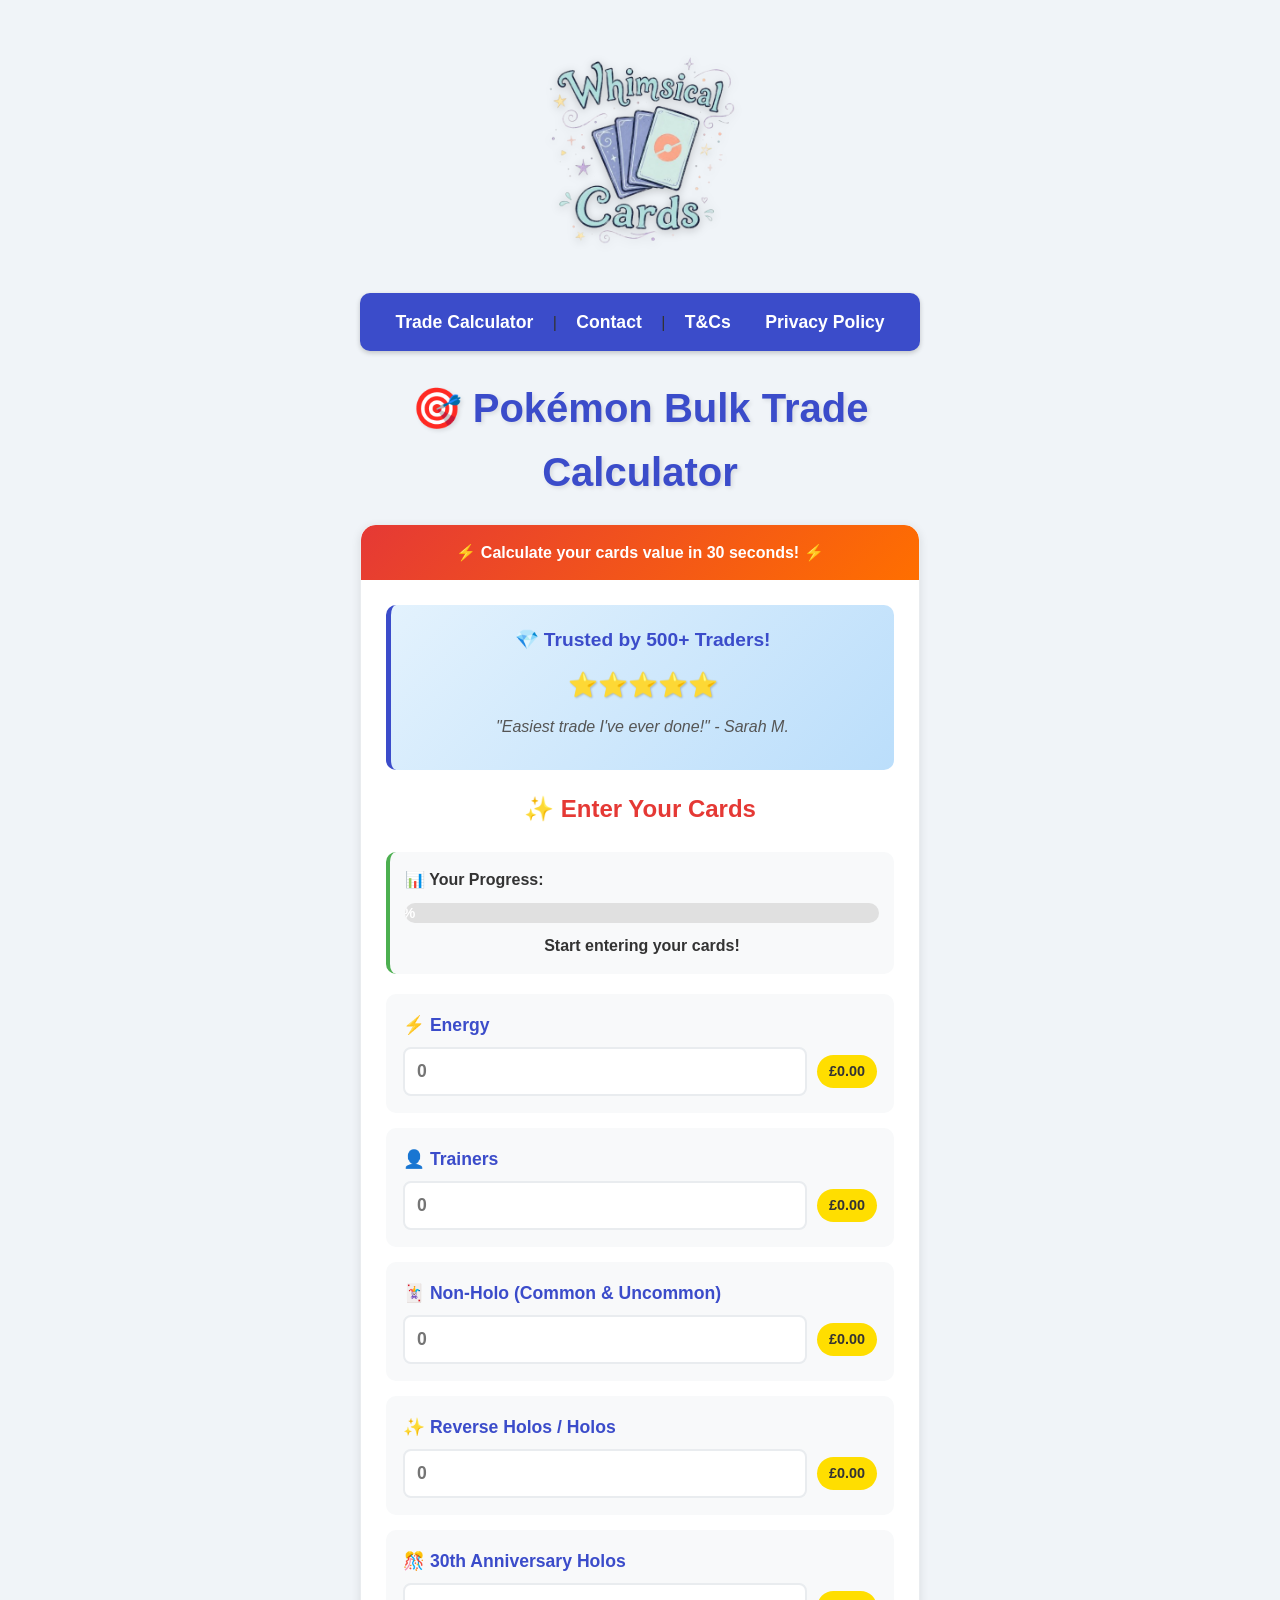
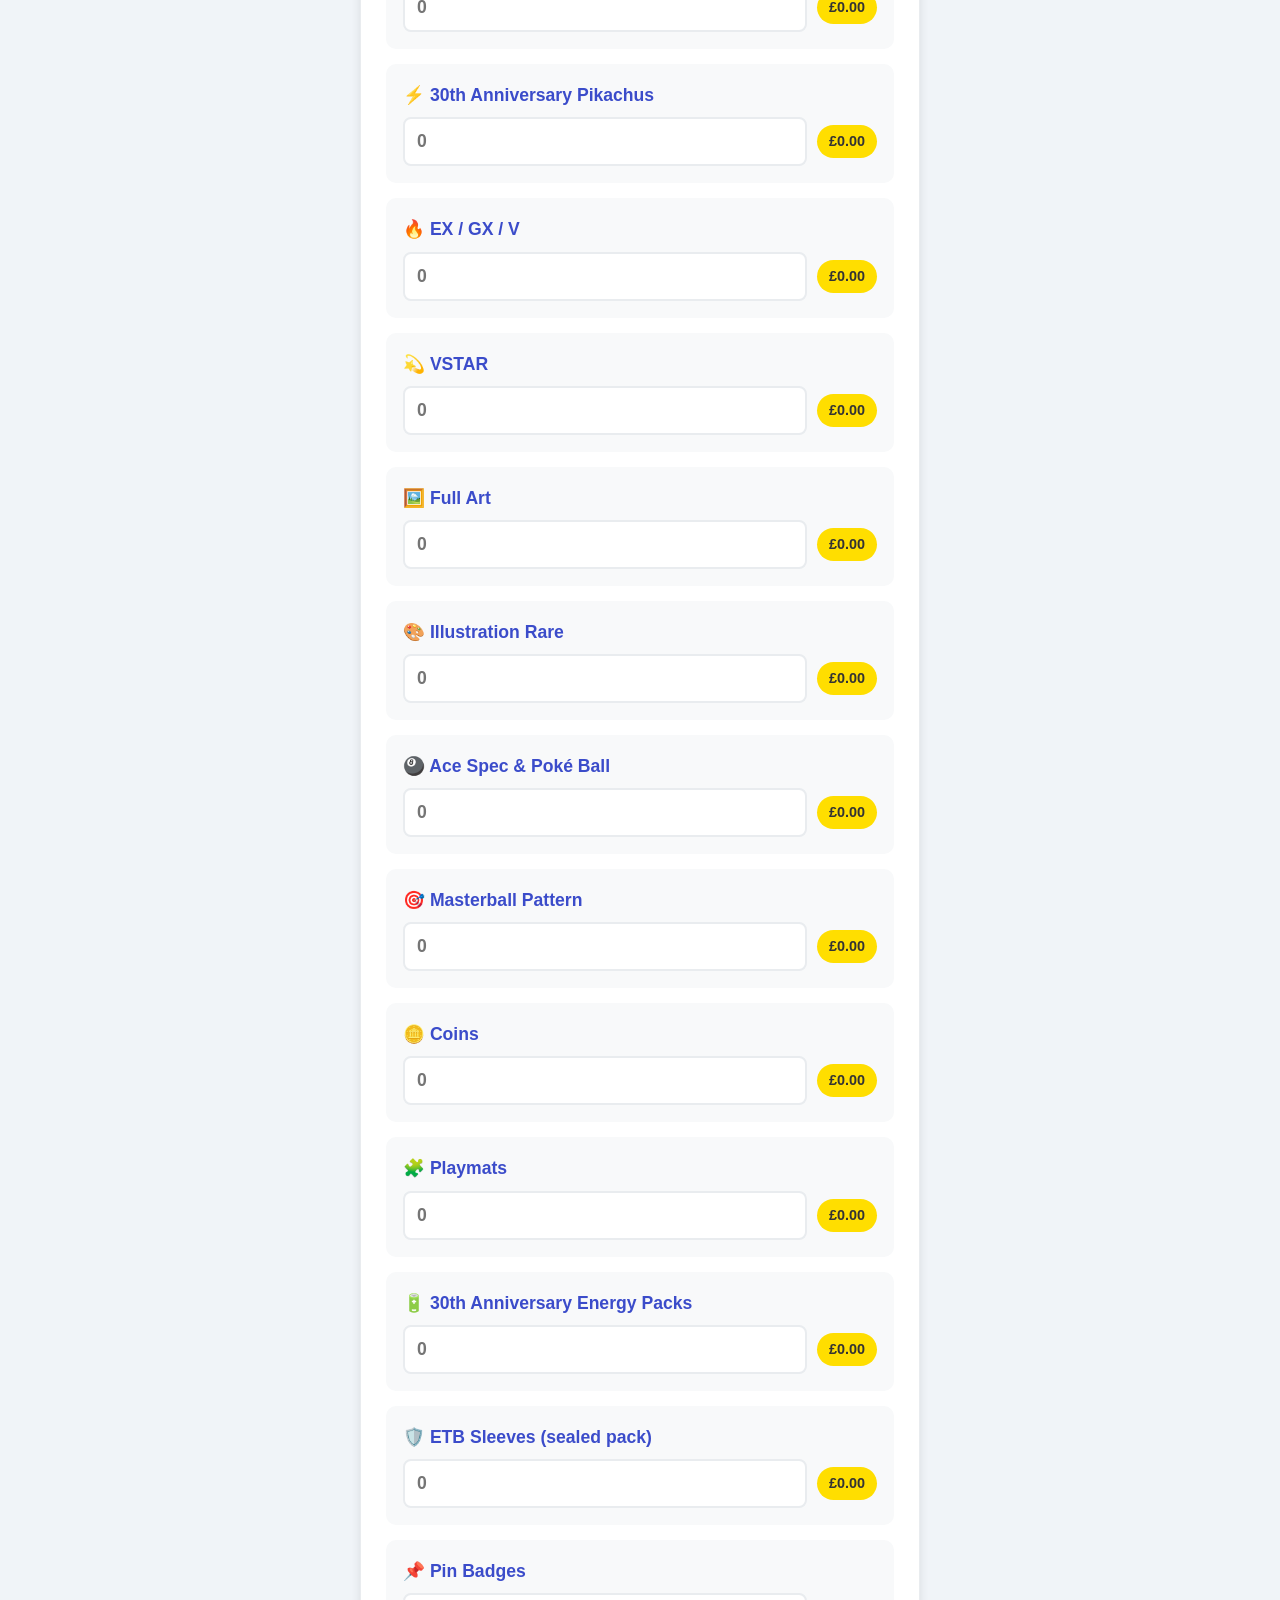
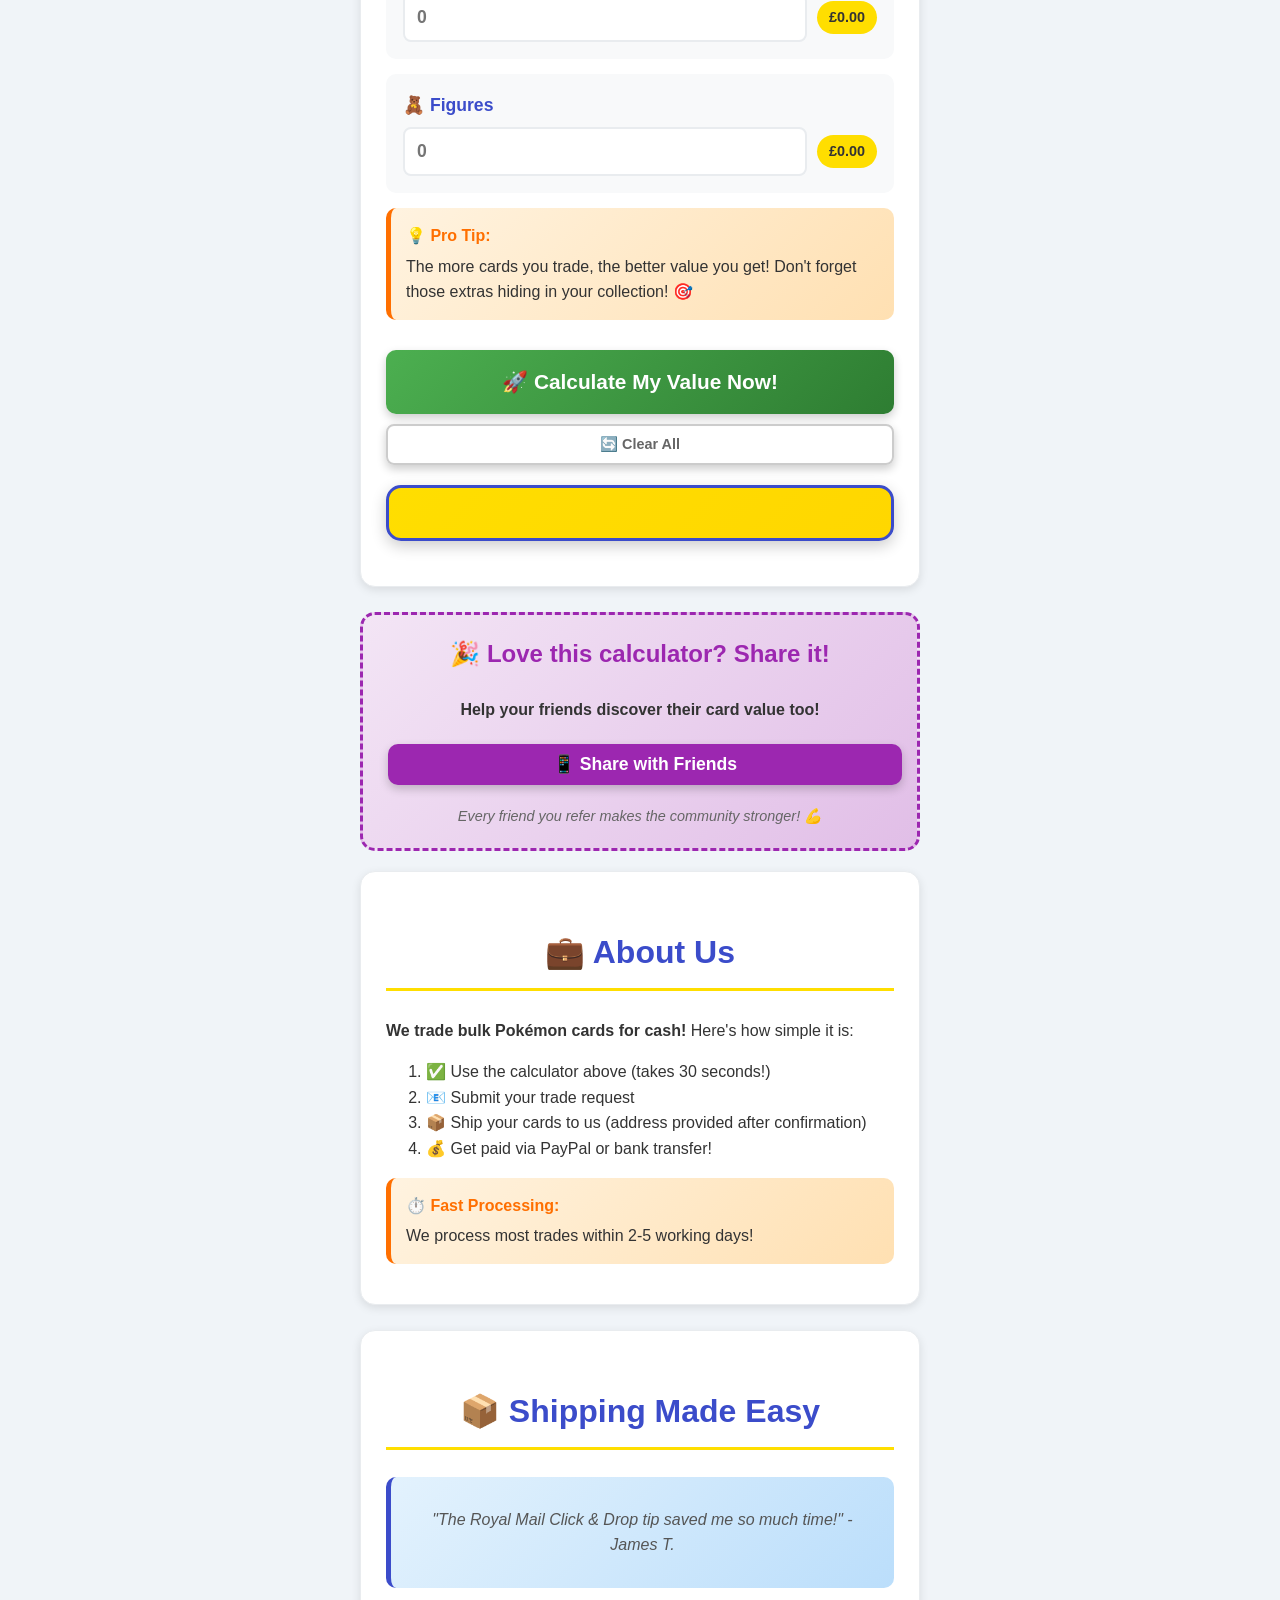
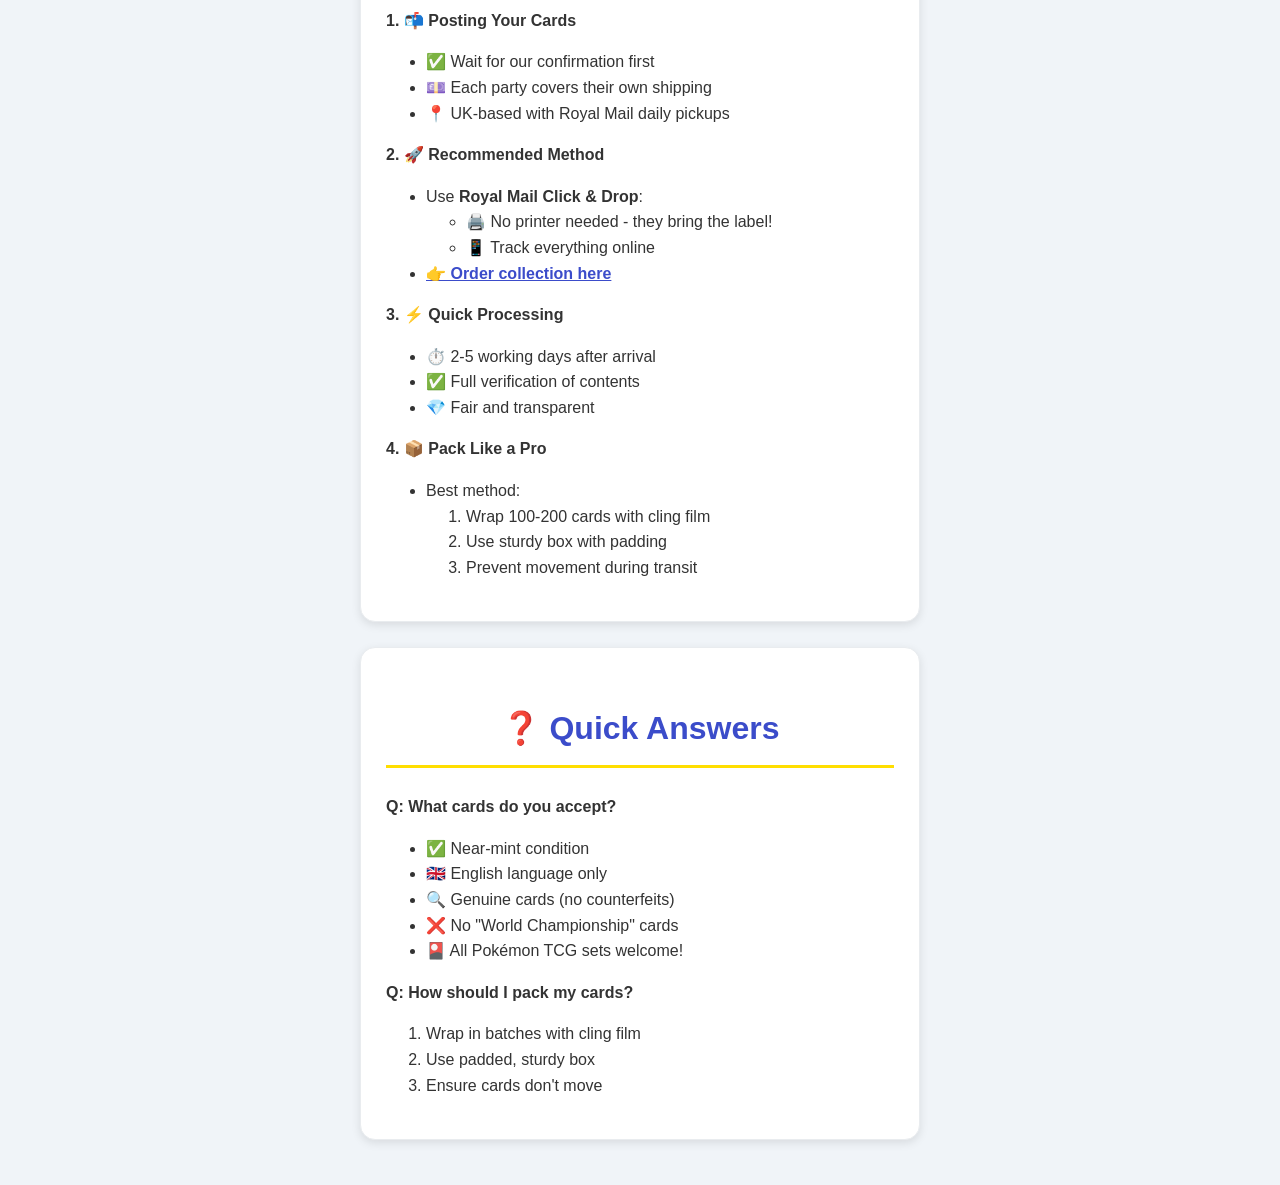
==== index.html @ 9d5fae4c "Update index.html" ====
<!DOCTYPE html>
<html>
<head>
  <title>Whimsical Cards - Bulk Calculator</title>
  <link rel="icon" href="favicon.ico" type="image/x-icon">
  <link rel="icon" type="image/png" sizes="16x16" href="favicon-16x16.png">
  <link rel="icon" type="image/png" sizes="32x32" href="favicon-32x32.png">
  <link rel="apple-touch-icon" sizes="180x180" href="apple-touch-icon.png">
  <link rel="manifest" href="site.webmanifest">
  <meta name="viewport" content="width=device-width, initial-scale=1.0">
</head>

  <style>
    :root {
      --red: #e53935; --blue: #3b4cca; --yellow: #ffde00; --green: #4CAF50;
      --bg-color: #f0f4f8; --card-bg: #ffffff; --text-color: #333333; --light-gray: #e9ecef;
      --purple: #9c27b0; --orange: #ff6f00;
    }
    
    * {
      box-sizing: border-box;
    }
    
    body {
      font-family: 'Arial', sans-serif; max-width: 600px; margin: 0 auto; padding: 20px;
      line-height: 1.6; background-color: var(--bg-color); color: var(--text-color);
      background-image: url('https://www.transparenttextures.com/patterns/pokemon.png');
    }
    
    .calculator-container, .info-section, .shipping-info {
      background: var(--card-bg); padding: 25px; border-radius: 15px; margin-bottom: 25px;
      box-shadow: 0 3px 10px rgba(0,0,0,0.1); border: 1px solid var(--light-gray);
      position: relative; overflow: hidden;
    }
    
    /* Urgency Banner */
    .urgency-banner {
      background: linear-gradient(135deg, var(--red), var(--orange));
      color: white; padding: 15px; text-align: center; font-weight: bold;
      margin: -25px -25px 25px -25px; animation: pulse 2s infinite;
      border-radius: 15px 15px 0 0;
    }
    
    @keyframes pulse {
      0%, 100% { opacity: 1; }
      50% { opacity: 0.9; }
    }
    
    /* Progress Indicator */
    .progress-container {
      margin: 20px 0; padding: 15px; background: #f8f9fa;
      border-radius: 10px; border-left: 4px solid var(--green);
    }
    
    .progress-bar {
      height: 20px; background: #e0e0e0; border-radius: 10px;
      overflow: hidden; margin-top: 10px;
    }
    
    .progress-fill {
      height: 100%; background: linear-gradient(90deg, var(--green), var(--blue));
      width: 0%; transition: width 0.5s ease; display: flex;
      align-items: center; justify-content: center; color: white;
      font-weight: bold; font-size: 0.9rem;
    }
    
    /* Card Input Styling with Visual Feedback */
    .input-group {
      background: #f8f9fa; padding: 15px; border-radius: 10px;
      margin-bottom: 15px; border: 2px solid transparent;
      transition: all 0.3s ease;
    }
    
    .input-group:hover {
      background: #fff; border-color: var(--blue);
      transform: translateY(-2px); box-shadow: 0 4px 8px rgba(0,0,0,0.1);
    }
    
    .input-group.has-value {
      border-color: var(--green); background: #e8f5e9;
    }
    
    .input-label {
      display: block; font-weight: bold; color: var(--blue);
      margin-bottom: 8px; font-size: 1.1rem;
    }
    
    .input-wrapper {
      display: flex; align-items: center; gap: 10px;
    }
    
    .value-badge {
      background: var(--yellow); padding: 5px 12px; border-radius: 20px;
      font-weight: bold; color: var(--text-color); font-size: 0.9rem;
      white-space: nowrap; min-width: 60px; text-align: center;
    }
    
    h1, h2, h3 {
      font-family: 'Arial Black', sans-serif; color: var(--blue); text-align: center;
    }
    
    h1 {
      font-size: 2.5rem; font-weight: 900; margin: 20px 0;
      text-shadow: 2px 2px 4px rgba(0,0,0,0.1);
    }
    
    h2 {
      font-size: 2rem; border-bottom: 3px solid var(--yellow);
      padding-bottom: 10px; margin-top: 30px;
    }
    
    h3 {
      font-size: 1.5rem; color: var(--red); margin-top: 0;
    }
    
    nav {
      text-align: center; margin: 25px 0; padding: 15px; background: var(--blue);
      border-radius: 10px; box-shadow: 0 2px 5px rgba(0,0,0,0.2);
    }
    
    nav a {
      margin: 0 15px; color: white !important; text-decoration: none;
      font-weight: bold; font-size: 1.1rem; transition: all 0.3s;
    }
    
    nav a:hover {
      color: var(--yellow) !important; transform: translateY(-2px);
    }
    
    button, .submit-btn {
      background: var(--red); color: white; border: none; padding: 15px 30px;
      cursor: pointer; border-radius: 10px; margin-top: 15px; font-weight: bold;
      font-size: 1.1rem; transition: all 0.3s; box-shadow: 0 4px 10px rgba(0,0,0,0.2);
      width: 100%; position: relative; overflow: hidden;
    }
    
    button:hover {
      background: #c62828; transform: translateY(-2px);
      box-shadow: 0 6px 15px rgba(0,0,0,0.3);
    }
    
    button:active {
      transform: scale(0.98);
    }
    
    .calculate-btn {
      background: linear-gradient(135deg, var(--green), #2e7d32);
      font-size: 1.3rem; padding: 20px;
      animation: buttonGlow 2s infinite;
    }
    
    .clear-btn {
      background: transparent; border: 2px solid #ccc; color: #666;
      padding: 10px 20px; border-radius: 8px; font-size: 0.9rem;
      cursor: pointer; display: block; margin: 10px auto 0;
    }
    .clear-btn:hover { border-color: #999; color: #333; }
    
    @keyframes buttonGlow {
      0%, 100% { box-shadow: 0 4px 10px rgba(76, 175, 80, 0.4); }
      50% { box-shadow: 0 4px 20px rgba(76, 175, 80, 0.8); }
    }
    
    input[type="number"], input[type="text"], input[type="email"] {
      padding: 12px; width: 100%; font-size: 1.1rem;
      border: 2px solid var(--light-gray); border-radius: 8px;
      transition: all 0.3s; font-weight: bold;
    }
    
    input[type="number"]:focus, input[type="text"]:focus, input[type="email"]:focus {
      outline: none; border-color: var(--blue);
      box-shadow: 0 0 10px rgba(59, 76, 202, 0.3);
    }
    
    #result {
      font-weight: bold; font-size: 2rem; margin: 20px 0; padding: 25px;
      background: linear-gradient(135deg, var(--yellow), #ffd700);
      border-radius: 15px; text-align: center;
      border: 3px solid var(--blue); box-shadow: 0 5px 15px rgba(0,0,0,0.2);
      animation: resultPop 0.5s ease;
    }
    
    @keyframes resultPop {
      0% { transform: scale(0.8); opacity: 0; }
      100% { transform: scale(1); opacity: 1; }
    }
    
    .celebration {
      font-size: 3rem; margin-bottom: 10px;
    }
    
    .logo-container {
      text-align: center; margin: 20px 0;
    }
    
    .business-logo {
      max-width: 220px; height: auto; filter: drop-shadow(0 2px 5px rgba(0,0,0,0.2));
    }
    
    #redemptionBtns {
      display: none; margin-top: 20px; text-align: center;
      animation: slideUp 0.5s ease;
    }
    
    @keyframes slideUp {
      from { opacity: 0; transform: translateY(20px); }
      to { opacity: 1; transform: translateY(0); }
    }
    
    #redemptionBtns button {
      margin: 10px 5px; width: calc(100% - 10px);
    }
    
    .social-proof {
      background: linear-gradient(135deg, #e3f2fd, #bbdefb);
      padding: 20px; border-radius: 10px; margin: 20px 0;
      border-left: 5px solid var(--blue); text-align: center;
    }
    
    .social-proof h4 {
      margin: 0 0 10px 0; color: var(--blue); font-size: 1.2rem;
    }
    
    .testimonial {
      font-style: italic; margin: 10px 0; color: #555;
    }
    
    .star-rating {
      color: var(--yellow); font-size: 1.5rem; text-shadow: 1px 1px 2px rgba(0,0,0,0.2);
    }
    
    .address {
      margin: 10px 0; line-height: 1.6; background: #f0f8ff; padding: 10px;
      border-radius: 8px; border-left: 4px solid var(--blue);
    }
    
    .quick-tip {
      background: linear-gradient(135deg, #fff3e0, #ffe0b2);
      padding: 15px; border-radius: 10px; margin: 15px 0;
      border-left: 5px solid var(--orange); animation: tipBounce 1s ease;
    }
    
    @keyframes tipBounce {
      0%, 100% { transform: translateX(0); }
      50% { transform: translateX(5px); }
    }
    
    .quick-tip strong {
      color: var(--orange); display: block; margin-bottom: 5px;
    }
    
    .share-section {
      background: linear-gradient(135deg, #f3e5f5, #e1bee7);
      padding: 20px; border-radius: 15px; text-align: center;
      margin: 20px 0; border: 3px dashed var(--purple);
    }
    
    .share-section h3 {
      color: var(--purple); margin-top: 0;
    }
    
    .share-btn {
      background: var(--purple); display: inline-block;
      margin: 5px; padding: 10px 20px;
    }
    
    .share-btn:hover {
      background: #7b1fa2;
    }
    
    /* Gamification Elements */
    .achievement-badge {
      display: inline-block; background: linear-gradient(135deg, #ffd700, #ffed4e);
      padding: 10px 20px; border-radius: 25px; margin: 10px;
      font-weight: bold; box-shadow: 0 3px 8px rgba(0,0,0,0.2);
      border: 2px solid #ffa000;
    }
    
    .confetti {
      position: fixed; width: 10px; height: 10px;
      background: var(--yellow); top: -10px;
      animation: confettiFall 3s linear;
      pointer-events: none; z-index: 9999;
    }
    
    @keyframes confettiFall {
      to { top: 100vh; transform: rotate(360deg); }
    }
    
    @media (max-width: 600px) {
      body { padding: 10px; }
      h1 { font-size: 1.8rem; }
      nav a { display: block; margin: 10px 0; }
      input[type="number"] { font-size: 1rem; }
      .urgency-banner { font-size: 0.9rem; padding: 12px; }
      #redemptionBtns button { width: 100%; }
    }
  </style>
</head>
<body>
  <div class="logo-container">
    <img src="logo.png" alt="Whimsical Cards Logo" class="business-logo">
  </div>

  <nav>
    <a href="index.html">Trade Calculator</a> |
    <a href="contact.html">Contact</a> |
    <a href="terms.html">T&Cs</a>
    <a href="privacy.html">Privacy Policy</a>
  </nav>

  <h1>🎯 Pokémon Bulk Trade Calculator</h1>
  
  <div class="calculator-container">
    <div class="urgency-banner">
      ⚡ Calculate your cards value in 30 seconds! ⚡
    </div>
    
    <div class="social-proof">
      <h4>💎 Trusted by 500+ Traders!</h4>
      <div class="star-rating">⭐⭐⭐⭐⭐</div>
      <div class="testimonial">"Easiest trade I've ever done!" - Sarah M.</div>
    </div>
    
    <h3>✨ Enter Your Cards</h3>
    
    <div class="progress-container">
      <strong>📊 Your Progress:</strong>
      <div class="progress-bar">
        <div class="progress-fill" id="progressBar">0%</div>
      </div>
      <div id="progressText" style="margin-top: 10px; text-align: center; font-weight: bold;">
        Start entering your cards!
      </div>
    </div>
    
    <div id="categoryInputs"></div>
    
    <div class="quick-tip">
      <strong>💡 Pro Tip:</strong>
      The more cards you trade, the better value you get! Don't forget those extras hiding in your collection! 🎯
    </div>
    
    <button type="button" class="calculate-btn" onclick="calculateValue()">
      🚀 Calculate My Value Now!
    </button>
    <button type="button" class="clear-btn" onclick="clearAllInputs()">
      🔄 Clear All
    </button>
    
    <div id="result"></div>
    
    <div id="redemptionBtns"></div>
    
    <form id="tradeForm" action="https://formsubmit.co/30e08fc190b92e0b3a0524e0471520ee" method="POST" style="display:none;">
      <input type="hidden" name="_template" value="table">
      <input type="hidden" name="_subject" value="New Trade Request">
      <input type="hidden" name="_next" value="https://mushroomlatte.github.io/WhimsicalcardsBulkCalculator/thanks.html" id="nextUrl">
      <input type="hidden" name="_autoresponse" value="Thanks for your trade submission to Whimsical Cards! This email confirms we've received it — below is a copy of exactly what you sent us. We'll be in touch within 24 hours with our postal address. Keep your reference number handy in case you need to contact us about this trade.">
      <input type="text" name="_honey" style="display:none" tabindex="-1" autocomplete="off">
      
      <div id="hiddenCategoryFields"></div>
      <input type="hidden" name="Trade Reference" id="submitReference">
      <input type="hidden" name="Total Value" id="submitTotal">
      
      <label class="input-label">Your Name:</label>
      <input type="text" name="Name" placeholder="Full Name" required><br>
      
      <label class="input-label">Your Email:</label>
      <input type="email" name="email" placeholder="email@example.com" required><br>
      
      <button type="submit" id="tradeSubmitBtn" onclick="storeTradeCredit(); this.disabled=true; this.innerText='Sending...';">✅ Submit My Trade!</button>
    </form>
  </div>
  
  <div class="share-section">
    <h3>🎉 Love this calculator? Share it!</h3>
    <p><strong>Help your friends discover their card value too!</strong></p>
    <button class="share-btn" onclick="shareCalculator()">📱 Share with Friends</button>
    <div style="margin-top: 15px; font-size: 0.9rem; color: #666;">
      <em>Every friend you refer makes the community stronger! 💪</em>
    </div>
  </div>

  <div class="info-section">
    <h2>💼 About Us</h2>
    <p><strong>We trade bulk Pokémon cards for cash!</strong> Here's how simple it is:</p>
    <ol>
      <li>✅ Use the calculator above (takes 30 seconds!)</li>
      <li>📧 Submit your trade request</li>
      <li>📦 Ship your cards to us (address provided after confirmation)</li>
      <li>💰 Get paid via PayPal or bank transfer!</li>
    </ol>
    
    <div class="quick-tip">
      <strong>⏱️ Fast Processing:</strong>
      We process most trades within 2-5 working days!
    </div>
  </div>

  <div class="shipping-info">
    <h2>📦 Shipping Made Easy</h2>
    
    <div class="social-proof">
      <div class="testimonial">"The Royal Mail Click & Drop tip saved me so much time!" - James T.</div>
    </div>
    
    <p><strong>1. 📬 Posting Your Cards</strong></p>
    <ul>
      <li>✅ Wait for our confirmation first</li>
      <li>💷 Each party covers their own shipping</li>
      <li>📍 UK-based with Royal Mail daily pickups</li>
    </ul>

    <p><strong>2. 🚀 Recommended Method</strong></p>
    <ul>
      <li>Use <strong>Royal Mail Click & Drop</strong>:
        <ul>
          <li>🖨️ No printer needed - they bring the label!</li>
          <li>📱 Track everything online</li>
        </ul>
      </li>
      <li><a href="https://send.royalmail.com" target="_blank" style="color: var(--blue); font-weight: bold;">👉 Order collection here</a></li>
    </ul>

    <p><strong>3. ⚡ Quick Processing</strong></p>
    <ul>
      <li>⏱️ 2-5 working days after arrival</li>
      <li>✅ Full verification of contents</li>
      <li>💎 Fair and transparent</li>
    </ul>

    <p><strong>4. 📦 Pack Like a Pro</strong></p>
    <ul>
      <li>Best method:
        <ol>
          <li>Wrap 100-200 cards with cling film</li>
          <li>Use sturdy box with padding</li>
          <li>Prevent movement during transit</li>
        </ol>
      </li>
    </ul>
  </div>

  <div class="info-section">
    <h2>❓ Quick Answers</h2>
    <p><strong>Q: What cards do you accept?</strong></p>
    <ul>
      <li>✅ Near-mint condition</li>
      <li>🇬🇧 English language only</li>
      <li>🔍 Genuine cards (no counterfeits)</li>
      <li>❌ No "World Championship" cards</li>
      <li>🎴 All Pokémon TCG sets welcome!</li>
    </ul>

    <p><strong>Q: How should I pack my cards?</strong></p>
    <ol>
      <li>Wrap in batches with cling film</li>
      <li>Use padded, sturdy box</li>
      <li>Ensure cards don't move</li>
    </ol>
  </div>

  <script>
    /* ==========================================================================
       CATEGORIES — this is the only list you need to edit to change rates,
       add a new category, or remove one. Each line is:
         key   : short internal code, no spaces (used behind the scenes only)
         label : what the customer sees, emoji included if you like
         rate  : value in £ PER CARD/ITEM — work it out from your pricing:
                   "50p per card"       → 0.50
                   "£1 each"            → 1.00
                   "£12 per 1000 cards" → 0.012   (12 ÷ 1000)
                   "10 for 1p"          → 0.001   (1 ÷ 10)
       To add a category: copy a line, change key/label/rate, paste it in.
       To remove one: delete its line. Order here = order shown on the page.
       Everything else — inputs, badges, totals, the emailed form — rebuilds
       itself from this list automatically.
       ========================================================================== */
    const CATEGORIES = [
      { key:"energy",         label:"⚡ Energy",                          rate:0.001 },   // 10 for 1p
      { key:"trainer",        label:"👤 Trainers",                        rate:0.001 },   // 10 for 1p
      { key:"nonHolo",        label:"🃏 Non-Holo (Common & Uncommon)",    rate:0.012 },   // £12 per 1000
      { key:"reverseHolo",    label:"✨ Reverse Holos / Holos",           rate:0.04  },   // £40 per 1000
      { key:"annivHolo",      label:"🎊 30th Anniversary Holos",          rate:0.10  },   // £100 per 1000
      { key:"annivPikachu",   label:"⚡ 30th Anniversary Pikachus",       rate:1.00  },   // £1 each
      { key:"exgxv",          label:"🔥 EX / GX / V",                     rate:0.60  },   // 60p per card
      { key:"vstar",          label:"💫 VSTAR",                           rate:1.00  },   // £1 per card
      { key:"fullArt",        label:"🖼️ Full Art",                       rate:1.00  },   // £1 per card
      { key:"illustration",   label:"🎨 Illustration Rare",               rate:1.50  },   // £1.50 per card
      { key:"acespec",        label:"🎱 Ace Spec & Poké Ball",            rate:0.50  },   // 50p per card
      { key:"masterball",     label:"🎯 Masterball Pattern",              rate:1.00  },   // £1 each
      { key:"coins",          label:"🪙 Coins",                           rate:0.10  },   // 10p each
      { key:"playmats",       label:"🧩 Playmats",                        rate:3.00  },   // £3 each
      { key:"annivEnergyPack",label:"🔋 30th Anniversary Energy Packs",   rate:1.00  },   // £1 each
      { key:"sleeves",        label:"🛡️ ETB Sleeves (sealed pack)",          rate:1.00  },   // £1 per sealed pack
      { key:"pinBadges",      label:"📌 Pin Badges",                      rate:1.00  },   // £1 each
      { key:"figures",        label:"🧸 Figures",                         rate:3.00  }    // £3 each
    ];
    /* ============================== END CATEGORIES ============================== */

    let calculatedTotal = 0;
    let tradeReference = '';

    function generateReference() {
      const date = new Date();
      const stamp = date.toISOString().slice(2,10).replace(/-/g, ''); // YYMMDD
      const rand = Math.random().toString(36).slice(2, 6).toUpperCase();
      return `WC-${stamp}-${rand}`;
    }

    function clearAllInputs() {
      CATEGORIES.forEach(c => {
        document.getElementById(c.key).value = '';
      });
      updateProgress();
      document.getElementById("result").innerHTML = '';
      document.getElementById("redemptionBtns").innerHTML = '';
      document.getElementById("redemptionBtns").style.display = "none";
      document.getElementById("tradeForm").style.display = "none";
    }

    // Build the input rows from CATEGORIES
    const inputsHost = document.getElementById("categoryInputs");
    CATEGORIES.forEach(c => {
      const row = document.createElement("div");
      row.className = "input-group";
      row.id = `group-${c.key}`;
      row.innerHTML = `
        <label class="input-label">${c.label}</label>
        <div class="input-wrapper">
          <input type="number" id="${c.key}" placeholder="0" min="0" inputmode="numeric" pattern="[0-9]*" oninput="updateProgress()">
          <span class="value-badge" id="badge-${c.key}">£0.00</span>
        </div>
      `;
      inputsHost.appendChild(row);
    });

    // Build the matching hidden fields for the email submission
    const hiddenHost = document.getElementById("hiddenCategoryFields");
    CATEGORIES.forEach(c => {
      const h = document.createElement("input");
      h.type = "hidden";
      h.name = c.label.replace(/^[^\w]+\s*/, ""); // strip leading emoji for a clean email field name
      h.id = `submit-${c.key}`;
      hiddenHost.appendChild(h);
    });

    function updateProgress() {
      let filledFields = 0;
      let totalValue = 0;

      CATEGORIES.forEach(c => {
        const value = parseInt(document.getElementById(c.key).value) || 0;
        const group = document.getElementById(`group-${c.key}`);
        const badge = document.getElementById(`badge-${c.key}`);

        if (value > 0) {
          filledFields++;
          group.classList.add('has-value');
          const fieldValue = value * c.rate;
          totalValue += fieldValue;
          badge.textContent = `£${fieldValue.toFixed(2)}`;
        } else {
          group.classList.remove('has-value');
          badge.textContent = '£0.00';
        }
      });

      const progress = (filledFields / CATEGORIES.length) * 100;
      const progressBar = document.getElementById('progressBar');
      const progressText = document.getElementById('progressText');

      progressBar.style.width = progress + '%';
      progressBar.textContent = Math.round(progress) + '%';

      if (progress === 0) {
        progressText.textContent = 'Start entering your cards!';
      } else if (progress < 50) {
        progressText.textContent = '🎯 Keep going! You\'re doing great!';
      } else if (progress < 100) {
        progressText.textContent = '🔥 Almost there! Fill in the rest!';
      } else {
        progressText.textContent = '✅ Perfect! Now calculate your value!';
      }
    }

    function createConfetti() {
      for (let i = 0; i < 50; i++) {
        setTimeout(() => {
          const confetti = document.createElement('div');
          confetti.className = 'confetti';
          confetti.style.left = Math.random() * 100 + '%';
          confetti.style.background = ['#e53935', '#3b4cca', '#ffde00', '#4CAF50', '#9c27b0'][Math.floor(Math.random() * 5)];
          confetti.style.animationDelay = Math.random() * 2 + 's';
          document.body.appendChild(confetti);

          setTimeout(() => confetti.remove(), 3000);
        }, i * 30);
      }
    }

    function readCounts() {
      const counts = {};
      CATEGORIES.forEach(c => {
        counts[c.key] = parseInt(document.getElementById(c.key).value) || 0;
      });
      return counts;
    }

    function formatRate(rate) {
      // Shows a rate as £1, £0.05, £0.012, £0.001 — no ugly trailing zeros
      return `£${parseFloat(rate.toFixed(4))}`;
    }

    function syncHiddenFields(counts) {
      CATEGORIES.forEach(c => {
        document.getElementById(`submit-${c.key}`).value =
          counts[c.key] > 0 ? `${counts[c.key]} × ${formatRate(c.rate)} = £${(counts[c.key] * c.rate).toFixed(2)}` : '';
      });
      document.getElementById("submitTotal").value = `£${calculatedTotal.toFixed(2)}`;
      document.getElementById("submitReference").value = tradeReference;
    }

    function calculateValue() {
      const counts = readCounts();

      calculatedTotal = CATEGORIES.reduce((sum, c) => sum + (counts[c.key] * c.rate), 0);

      if (calculatedTotal <= 0) {
        document.getElementById("result").innerHTML = `
          <div style="font-size: 1.5rem; margin: 10px 0;">🤔</div>
          <strong>You haven't entered any cards yet!</strong>
          <div style="font-size: 0.9rem; margin-top: 10px; color: #666;">
            Add some quantities above to see what your bulk is worth.
          </div>
        `;
        document.getElementById("redemptionBtns").innerHTML = '';
        document.getElementById("redemptionBtns").style.display = "none";
        document.getElementById("result").scrollIntoView({ behavior: 'smooth', block: 'center' });
        return;
      }

      tradeReference = generateReference();

      createConfetti();

      let achievement = '';
      if (calculatedTotal >= 100) {
        achievement = '<div class="achievement-badge">LEGENDARY TRADER!</div>';
      } else if (calculatedTotal >= 50) {
        achievement = '<div class="achievement-badge">MASTER TRADER!</div>';
      } else if (calculatedTotal >= 20) {
        achievement = '<div class="achievement-badge">PRO TRADER!</div>';
      } else {
        achievement = '<div class="achievement-badge">GREAT START!</div>';
      }

      document.getElementById("result").innerHTML = `
        <div class="celebration">🎉</div>
        <strong>Your Cards Are Worth:</strong><br>
        <div style="font-size: 2.5rem; margin: 10px 0; color: var(--blue);">£${calculatedTotal.toFixed(2)}</div>
        ${achievement}
        <div style="font-size: 0.9rem; margin-top: 10px; color: #666;">
          💰 That's real money in your pocket!
        </div>
        <div style="font-size: 0.85rem; margin-top: 14px; color: #666;">
          📌 Your reference number: <strong>${tradeReference}</strong><br>
          Save this — it's how we'll find your trade if you get in touch.
        </div>
      `;

      document.getElementById("redemptionBtns").innerHTML = `
        <button type="button" onclick="submitTrade()">✅ Submit My Trade Now!</button>
      `;
      document.getElementById("redemptionBtns").style.display = "block";

      syncHiddenFields(counts);

      document.getElementById("result").scrollIntoView({ behavior: 'smooth', block: 'center' });
    }

    function submitTrade() {
      const counts = readCounts();
      window.bulkData = counts;
      window.tradeCredit = calculatedTotal;

      syncHiddenFields(counts);

      document.getElementById("tradeForm").style.display = "block";
      document.getElementById("tradeForm").scrollIntoView({ behavior: 'smooth' });
    }

    function storeTradeCredit() {
      window.tradeCredit = calculatedTotal;
      document.getElementById("nextUrl").value =
        `https://mushroomlatte.github.io/WhimsicalcardsBulkCalculator/thanks.html?ref=${encodeURIComponent(tradeReference)}`;
    }
    
    function shareCalculator() {
      if (navigator.share) {
        navigator.share({
          title: 'Whimsical Cards - Bulk Calculator',
          text: 'Check out this awesome Pokémon card trade calculator! 🎴💰',
          url: window.location.href
        }).catch(() => {
          copyToClipboard();
        });
      } else {
        copyToClipboard();
      }
    }
    
    function copyToClipboard() {
      const url = window.location.href;
      navigator.clipboard.writeText(url).then(() => {
        alert('🎉 Link copied! Share it with your friends!');
      }).catch(() => {
        prompt('Copy this link to share:', url);
      });
    }
    
    // Initialize progress on page load
    updateProgress();
  </script>
</body>
</html>
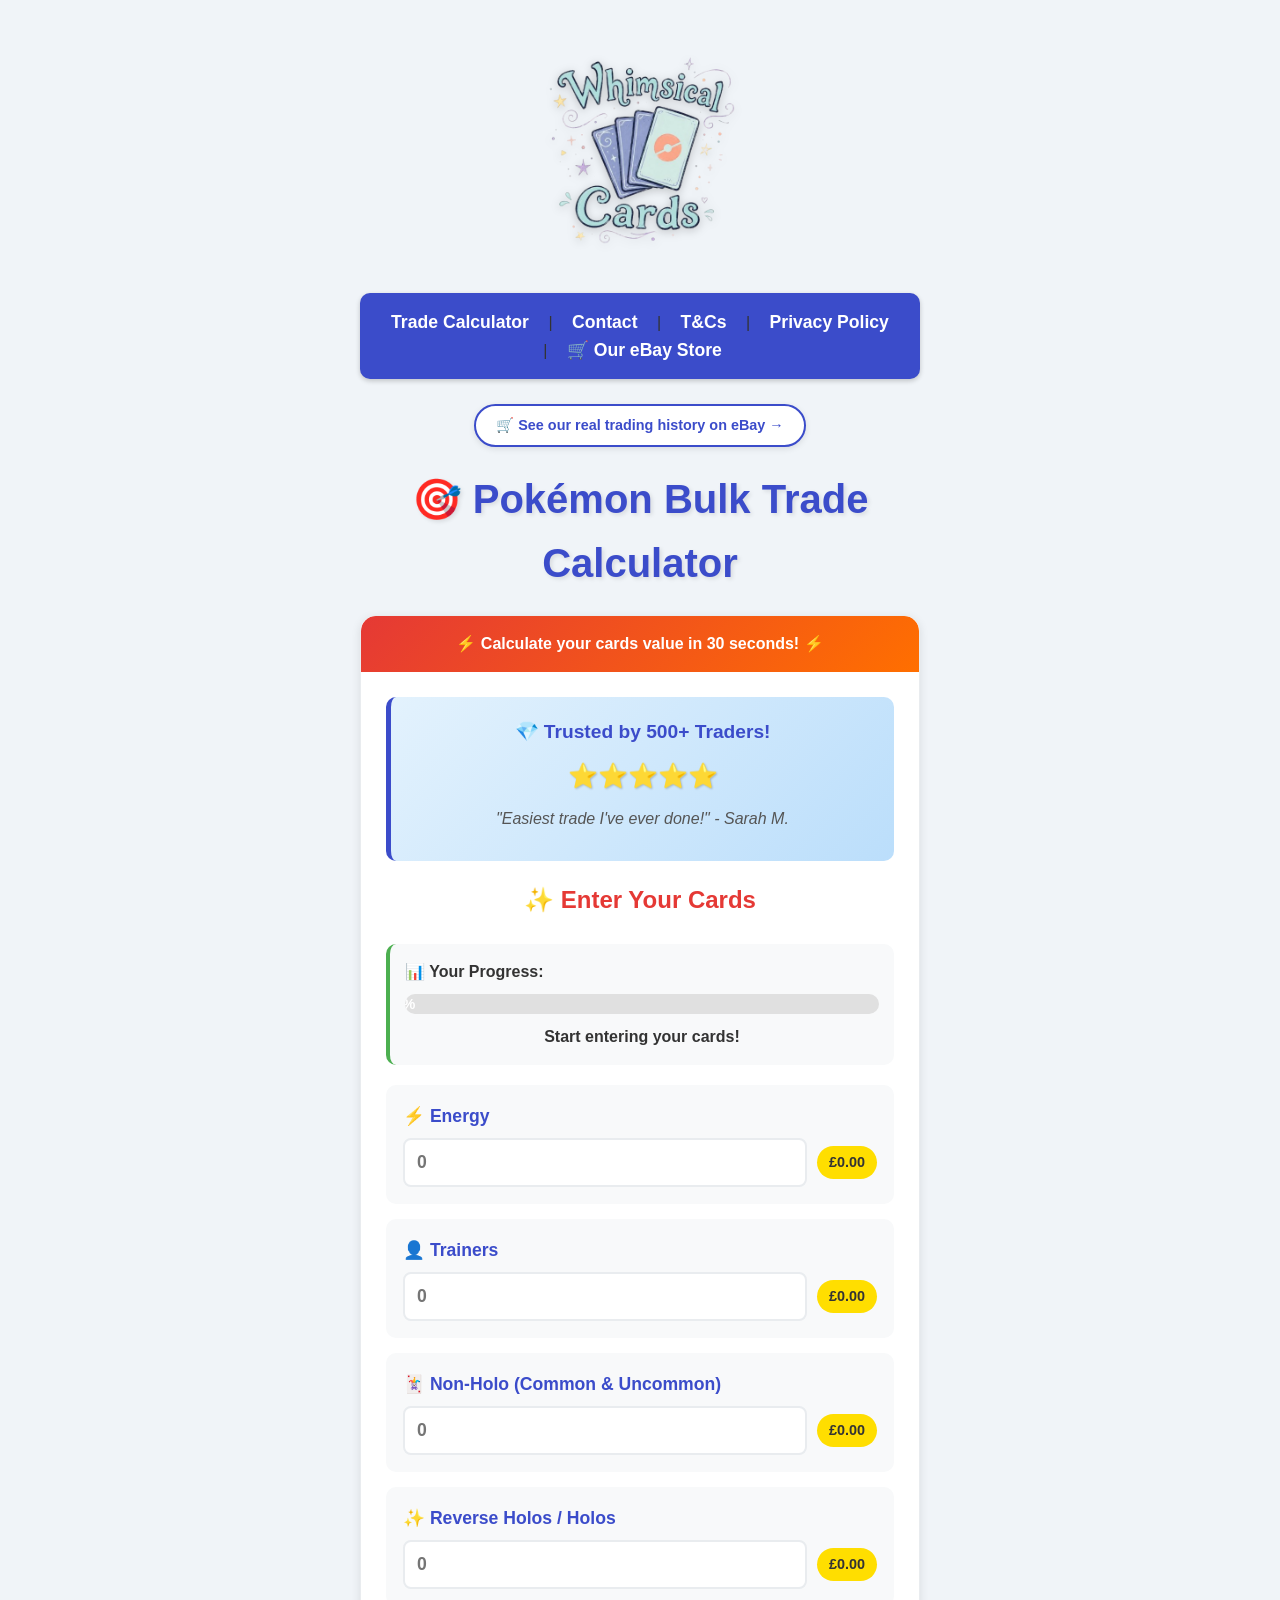
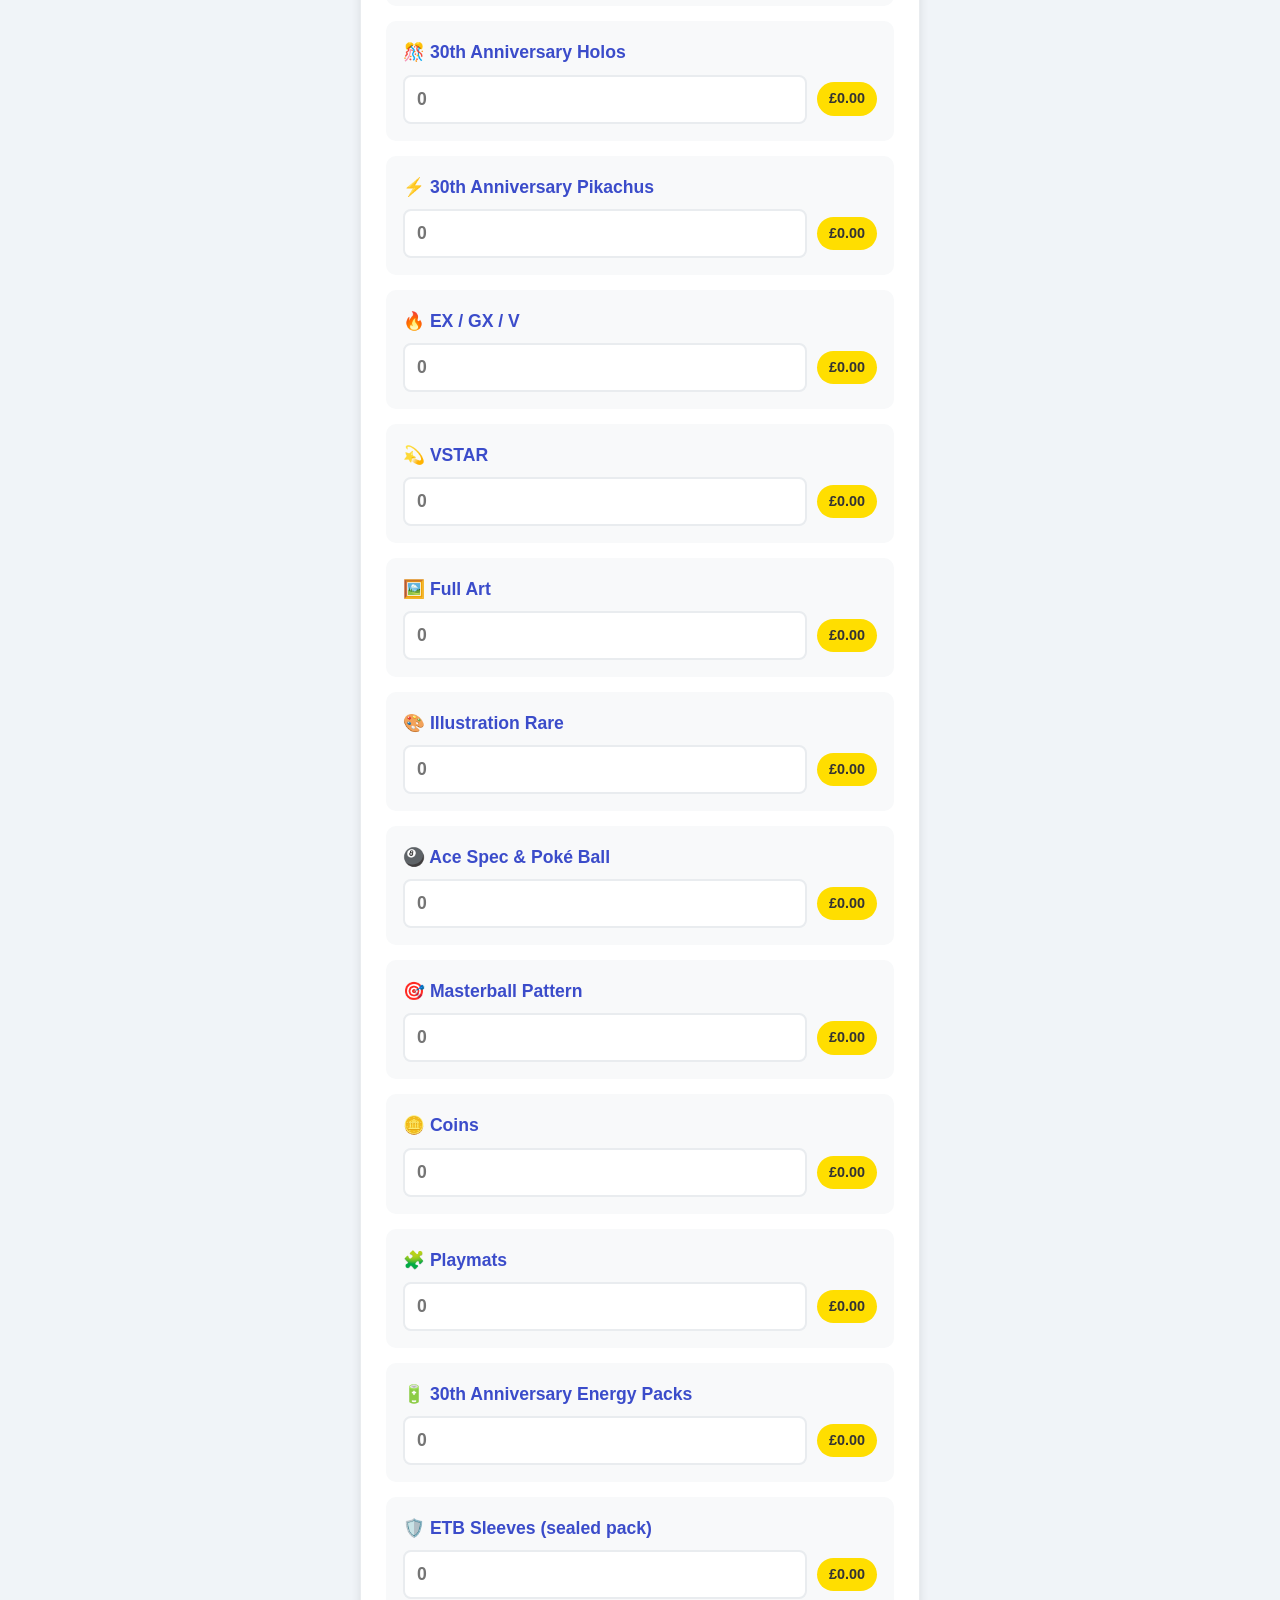
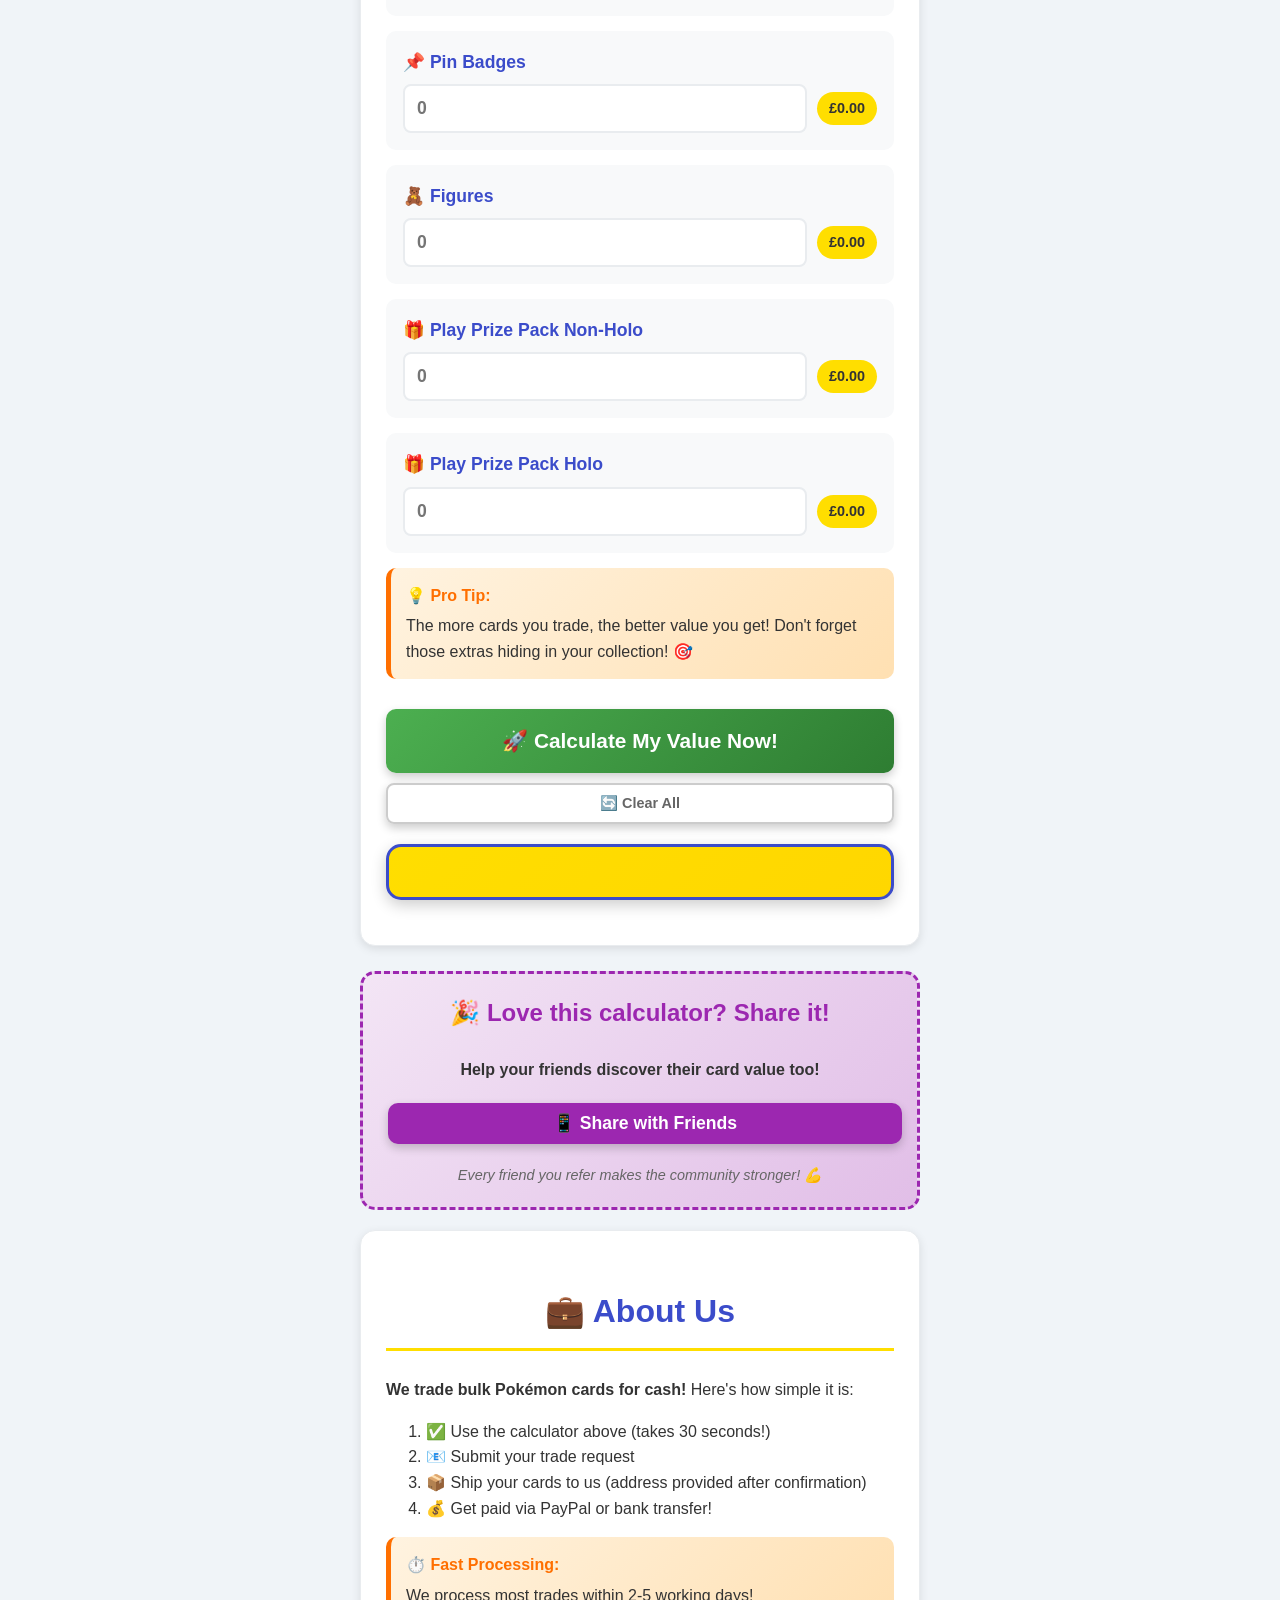
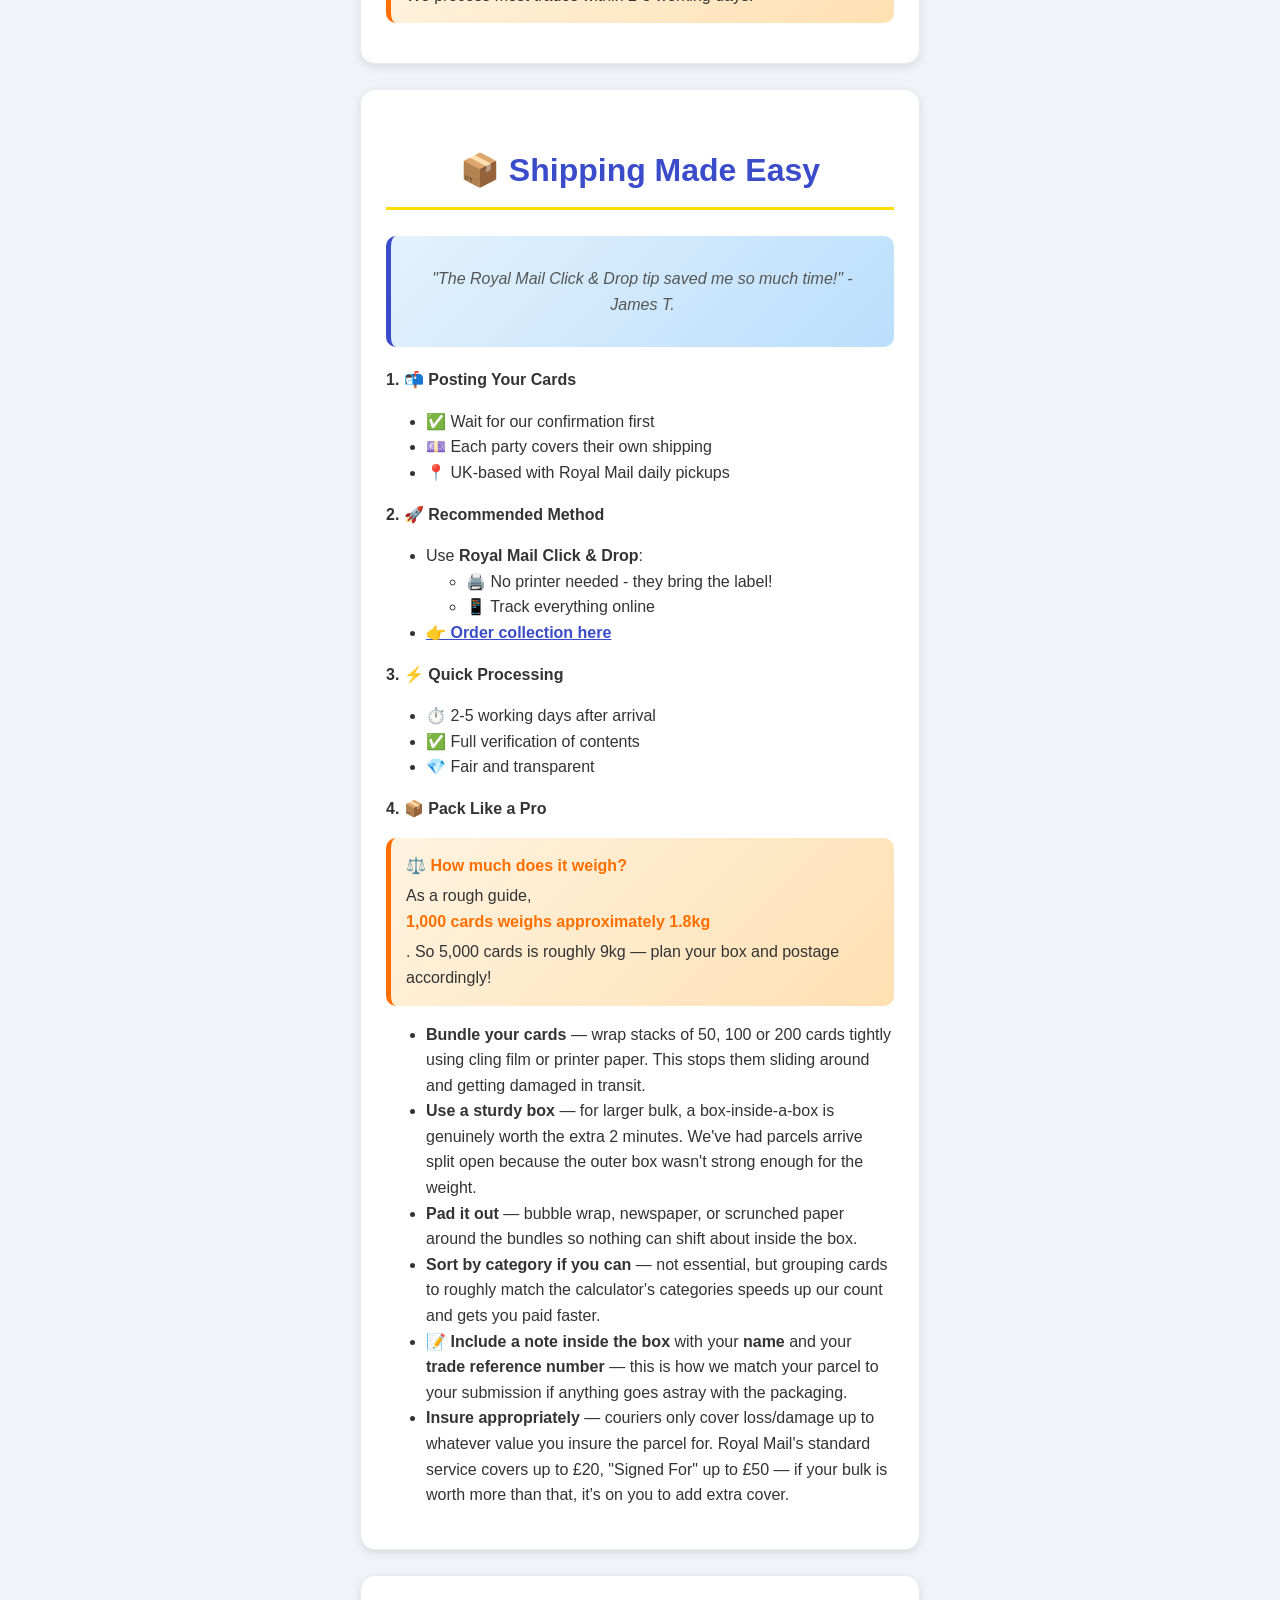
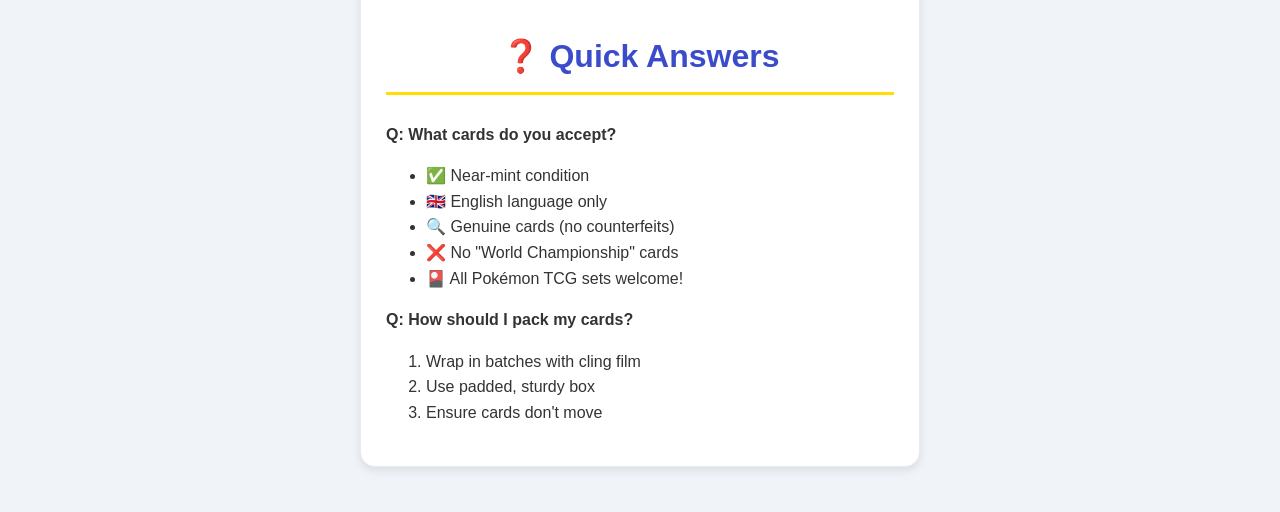
==== commit 162c07d7: "Pack section and other improvements" ====
--- a/index.html
+++ b/index.html
@@ -305,9 +305,16 @@
   <nav>
     <a href="index.html">Trade Calculator</a> |
     <a href="contact.html">Contact</a> |
-    <a href="terms.html">T&Cs</a>
-    <a href="privacy.html">Privacy Policy</a>
+    <a href="terms.html">T&Cs</a> |
+    <a href="privacy.html">Privacy Policy</a> |
+    <a href="https://ebay.io/m/1TKnqs" target="_blank" rel="noopener">🛒 Our eBay Store</a>
   </nav>
+
+  <div style="text-align:center; margin: 10px 0 20px;">
+    <a href="https://ebay.io/m/1TKnqs" target="_blank" rel="noopener" style="display:inline-block; background:#fff; border:2px solid var(--blue); border-radius:30px; padding:8px 20px; font-size:0.9rem; font-weight:bold; color:var(--blue); text-decoration:none; box-shadow:0 2px 6px rgba(0,0,0,0.1);">
+      🛒 See our real trading history on eBay →
+    </a>
+  </div>
 
   <h1>🎯 Pokémon Bulk Trade Calculator</h1>
   
@@ -360,7 +367,8 @@
       <input type="text" name="_honey" style="display:none" tabindex="-1" autocomplete="off">
       
       <div id="hiddenCategoryFields"></div>
-      <input type="hidden" name="Trade Reference" id="submitReference">
+      <input type="hidden" name="Trade Reference" id="submitReference">
+      <input type="hidden" name="Quote Valid Until" id="submitValidUntil">
       <input type="hidden" name="Total Value" id="submitTotal">
       
       <label class="input-label">Your Name:</label>
@@ -431,14 +439,17 @@
     </ul>
 
     <p><strong>4. 📦 Pack Like a Pro</strong></p>
+    <div class="quick-tip" style="margin-bottom:12px;">
+      <strong>⚖️ How much does it weigh?</strong>
+      As a rough guide, <strong>1,000 cards weighs approximately 1.8kg</strong>. So 5,000 cards is roughly 9kg — plan your box and postage accordingly!
+    </div>
     <ul>
-      <li>Best method:
-        <ol>
-          <li>Wrap 100-200 cards with cling film</li>
-          <li>Use sturdy box with padding</li>
-          <li>Prevent movement during transit</li>
-        </ol>
-      </li>
+      <li><strong>Bundle your cards</strong> — wrap stacks of 50, 100 or 200 cards tightly using cling film or printer paper. This stops them sliding around and getting damaged in transit.</li>
+      <li><strong>Use a sturdy box</strong> — for larger bulk, a box-inside-a-box is genuinely worth the extra 2 minutes. We've had parcels arrive split open because the outer box wasn't strong enough for the weight.</li>
+      <li><strong>Pad it out</strong> — bubble wrap, newspaper, or scrunched paper around the bundles so nothing can shift about inside the box.</li>
+      <li><strong>Sort by category if you can</strong> — not essential, but grouping cards to roughly match the calculator's categories speeds up our count and gets you paid faster.</li>
+      <li><strong>📝 Include a note inside the box</strong> with your <strong>name</strong> and your <strong>trade reference number</strong> — this is how we match your parcel to your submission if anything goes astray with the packaging.</li>
+      <li><strong>Insure appropriately</strong> — couriers only cover loss/damage up to whatever value you insure the parcel for. Royal Mail's standard service covers up to £20, "Signed For" up to £50 — if your bulk is worth more than that, it's on you to add extra cover.</li>
     </ul>
   </div>
 
@@ -495,7 +506,9 @@
       { key:"annivEnergyPack",label:"🔋 30th Anniversary Energy Packs",   rate:1.00  },   // £1 each
       { key:"sleeves",        label:"🛡️ ETB Sleeves (sealed pack)",          rate:1.00  },   // £1 per sealed pack
       { key:"pinBadges",      label:"📌 Pin Badges",                      rate:1.00  },   // £1 each
-      { key:"figures",        label:"🧸 Figures",                         rate:3.00  }    // £3 each
+      { key:"figures",        label:"🧸 Figures",                         rate:3.00  },   // £3 each
+      { key:"prizePackNonHolo",label:"🎁 Play Prize Pack Non-Holo",       rate:0.20  },   // 20p each
+      { key:"prizePackHolo",  label:"🎁 Play Prize Pack Holo",            rate:0.50  }    // 50p each
     ];
     /* ============================== END CATEGORIES ============================== */
 
@@ -507,6 +520,19 @@
       const stamp = date.toISOString().slice(2,10).replace(/-/g, ''); // YYMMDD
       const rand = Math.random().toString(36).slice(2, 6).toUpperCase();
       return `WC-${stamp}-${rand}`;
+    }
+
+    function copyReference() {
+      navigator.clipboard.writeText(tradeReference).then(() => {
+        const btn = document.getElementById("copyRefBtn");
+        if (btn) {
+          const original = btn.innerText;
+          btn.innerText = "✅ Copied!";
+          setTimeout(() => { btn.innerText = original; }, 1500);
+        }
+      }).catch(() => {
+        alert(`Your reference number is: ${tradeReference}`);
+      });
     }
 
     function clearAllInputs() {
@@ -656,6 +682,10 @@
         achievement = '<div class="achievement-badge">GREAT START!</div>';
       }
 
+      const validUntil = new Date(Date.now() + 10*24*60*60*1000);
+      const validUntilStr = validUntil.toLocaleDateString('en-GB', { day:'numeric', month:'long', year:'numeric' });
+      document.getElementById("submitValidUntil").value = validUntilStr;
+
       document.getElementById("result").innerHTML = `
         <div class="celebration">🎉</div>
         <strong>Your Cards Are Worth:</strong><br>
@@ -665,8 +695,12 @@
           💰 That's real money in your pocket!
         </div>
         <div style="font-size: 0.85rem; margin-top: 14px; color: #666;">
-          📌 Your reference number: <strong>${tradeReference}</strong><br>
-          Save this — it's how we'll find your trade if you get in touch.
+          📌 Your reference number: <strong id="refText">${tradeReference}</strong>
+          <button type="button" onclick="copyReference()" id="copyRefBtn" style="margin-left:8px; padding:3px 10px; font-size:0.8rem; border-radius:6px; border:1px solid #ccc; background:#fff; cursor:pointer;">📋 Copy</button>
+          <br>Save this — it's how we'll find your trade if you get in touch.
+        </div>
+        <div style="font-size: 0.8rem; margin-top: 10px; color: #888;">
+          ⏳ This price is guaranteed if your cards arrive with us by <strong>${validUntilStr}</strong> (10 days from today).
         </div>
       `;
 
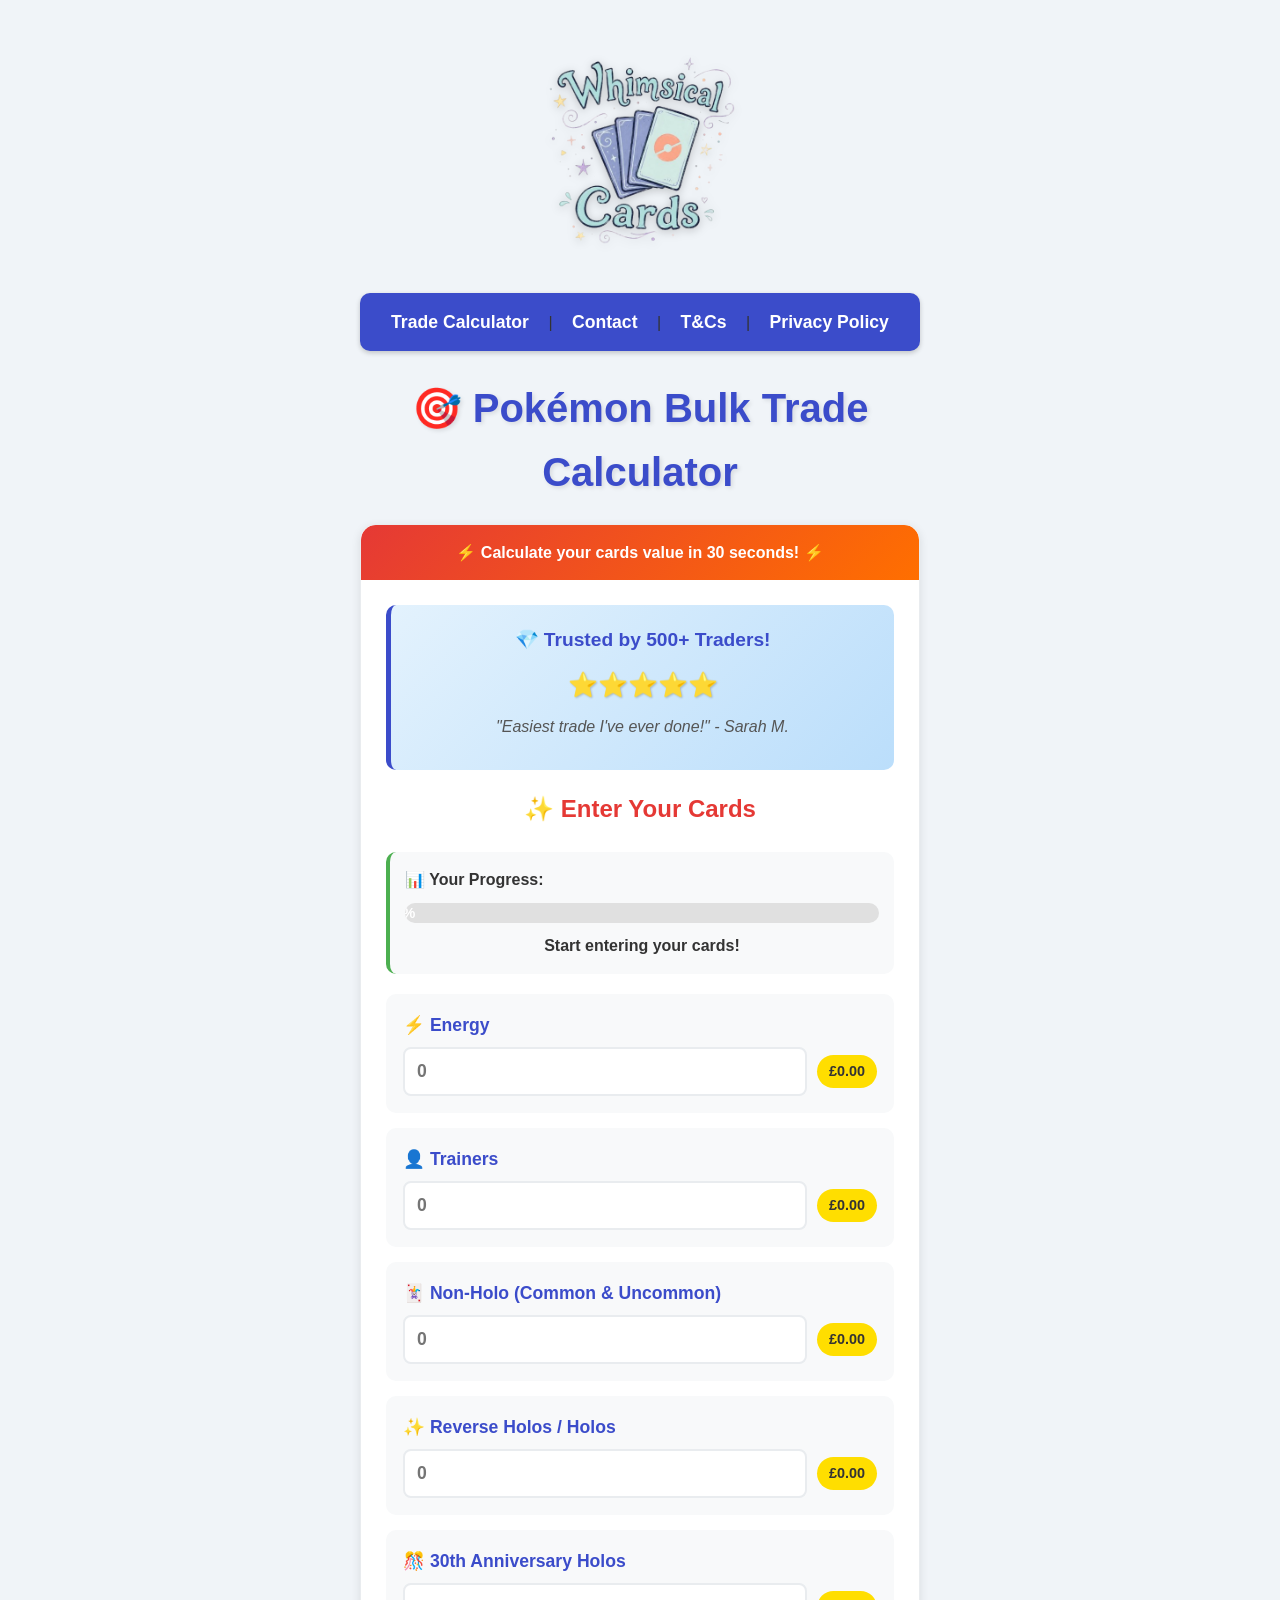
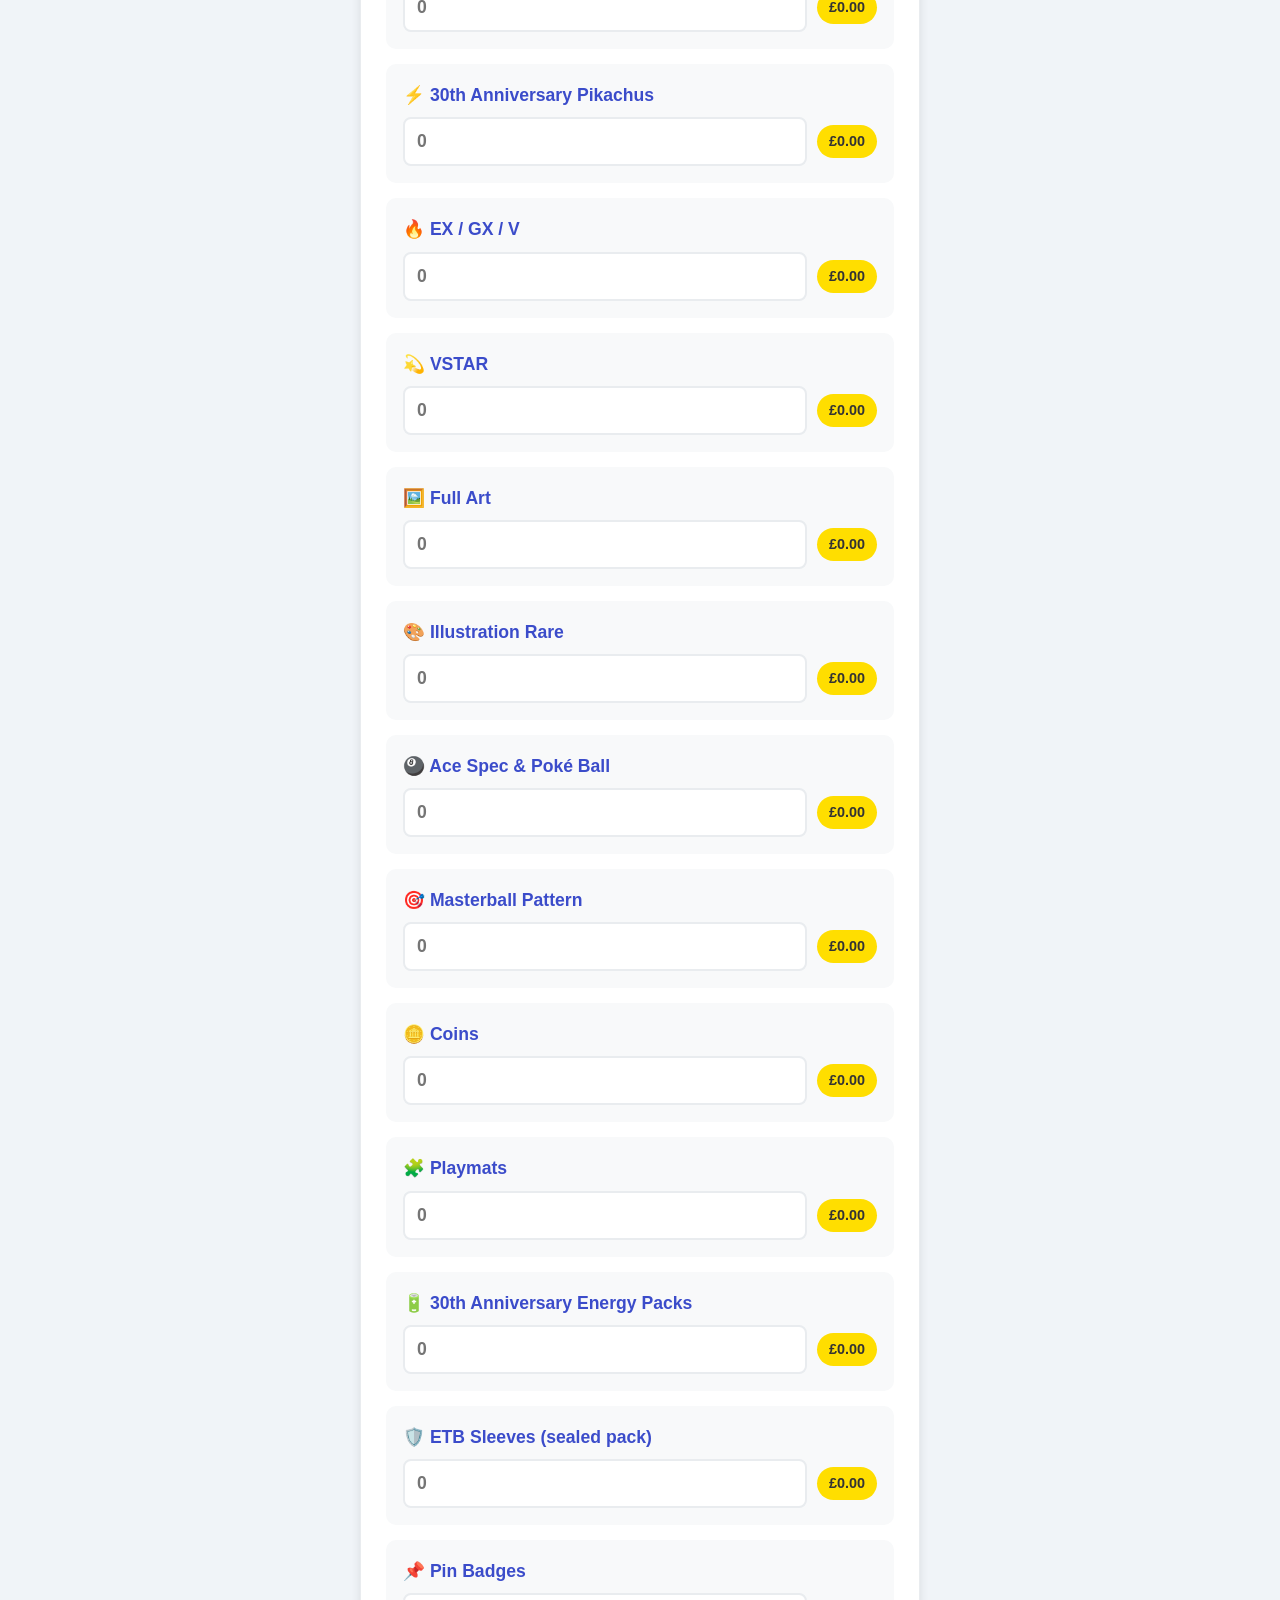
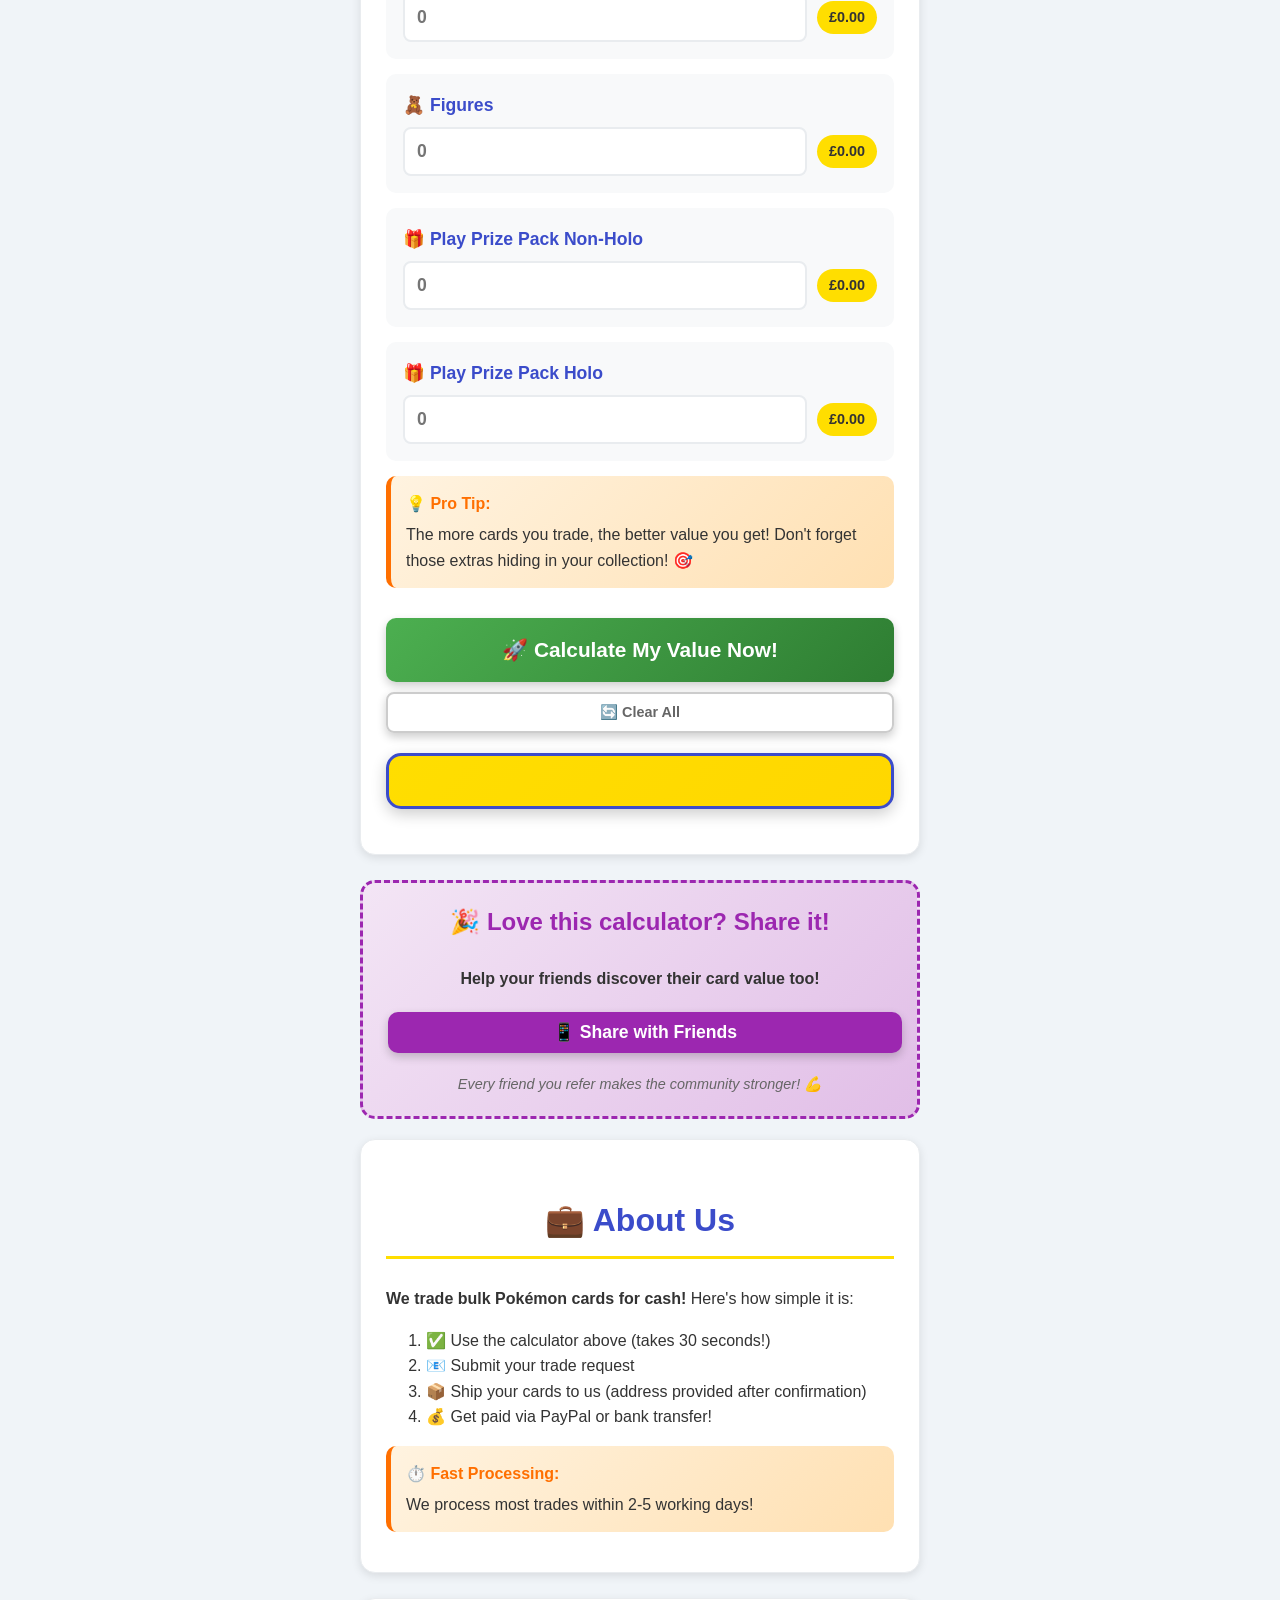
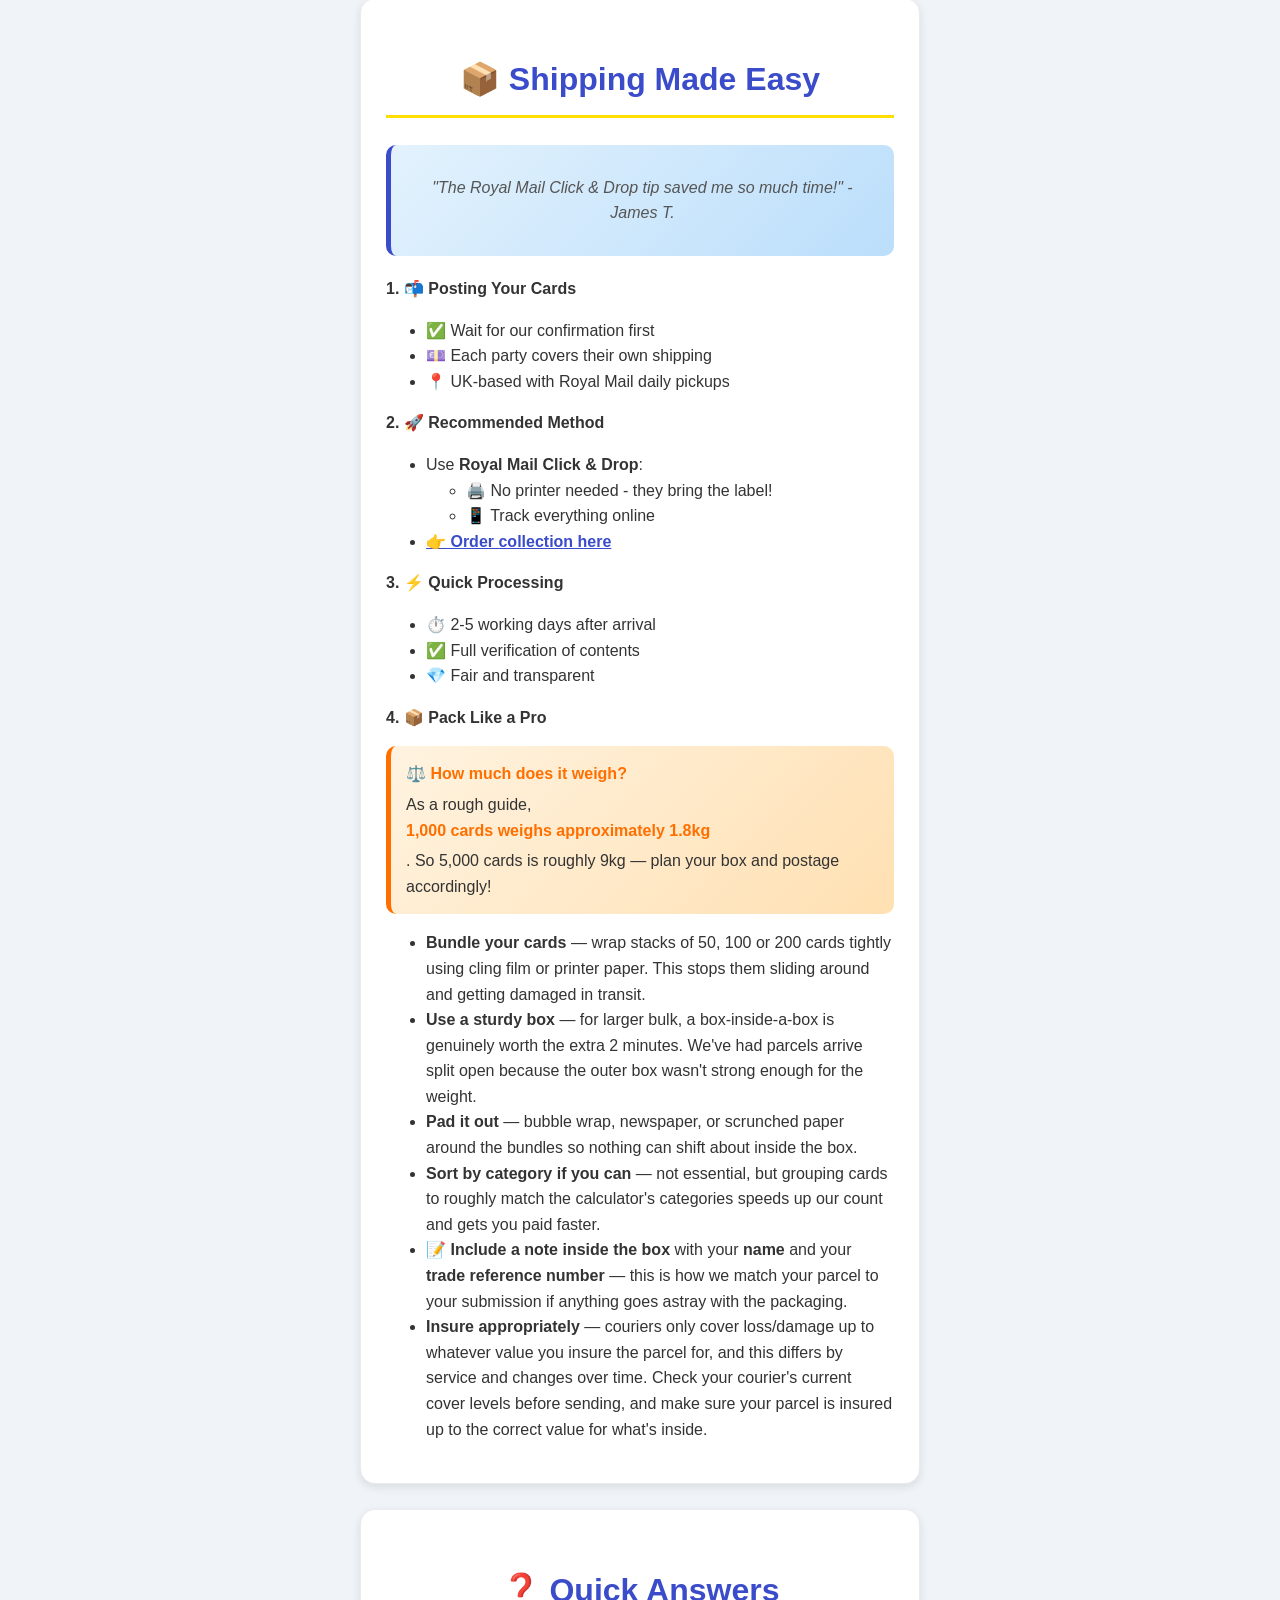
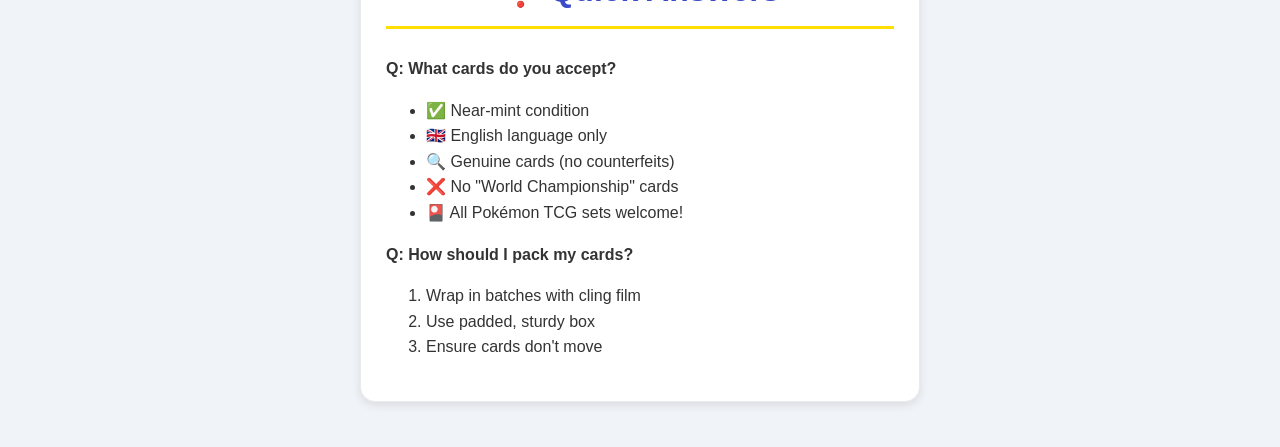
==== commit 9f927476: "Updated date and postage options" ====
--- a/index.html
+++ b/index.html
@@ -1,517 +1,527 @@
-<!DOCTYPE html>
-<html>
-<head>
-  <title>Whimsical Cards - Bulk Calculator</title>
-  <link rel="icon" href="favicon.ico" type="image/x-icon">
-  <link rel="icon" type="image/png" sizes="16x16" href="favicon-16x16.png">
-  <link rel="icon" type="image/png" sizes="32x32" href="favicon-32x32.png">
-  <link rel="apple-touch-icon" sizes="180x180" href="apple-touch-icon.png">
-  <link rel="manifest" href="site.webmanifest">
-  <meta name="viewport" content="width=device-width, initial-scale=1.0">
-</head>
-
-  <style>
-    :root {
-      --red: #e53935; --blue: #3b4cca; --yellow: #ffde00; --green: #4CAF50;
-      --bg-color: #f0f4f8; --card-bg: #ffffff; --text-color: #333333; --light-gray: #e9ecef;
-      --purple: #9c27b0; --orange: #ff6f00;
-    }
-    
-    * {
-      box-sizing: border-box;
-    }
-    
-    body {
-      font-family: 'Arial', sans-serif; max-width: 600px; margin: 0 auto; padding: 20px;
-      line-height: 1.6; background-color: var(--bg-color); color: var(--text-color);
-      background-image: url('https://www.transparenttextures.com/patterns/pokemon.png');
-    }
-    
-    .calculator-container, .info-section, .shipping-info {
-      background: var(--card-bg); padding: 25px; border-radius: 15px; margin-bottom: 25px;
-      box-shadow: 0 3px 10px rgba(0,0,0,0.1); border: 1px solid var(--light-gray);
-      position: relative; overflow: hidden;
-    }
-    
-    /* Urgency Banner */
-    .urgency-banner {
-      background: linear-gradient(135deg, var(--red), var(--orange));
-      color: white; padding: 15px; text-align: center; font-weight: bold;
-      margin: -25px -25px 25px -25px; animation: pulse 2s infinite;
-      border-radius: 15px 15px 0 0;
-    }
-    
-    @keyframes pulse {
-      0%, 100% { opacity: 1; }
-      50% { opacity: 0.9; }
-    }
-    
-    /* Progress Indicator */
-    .progress-container {
-      margin: 20px 0; padding: 15px; background: #f8f9fa;
-      border-radius: 10px; border-left: 4px solid var(--green);
-    }
-    
-    .progress-bar {
-      height: 20px; background: #e0e0e0; border-radius: 10px;
-      overflow: hidden; margin-top: 10px;
-    }
-    
-    .progress-fill {
-      height: 100%; background: linear-gradient(90deg, var(--green), var(--blue));
-      width: 0%; transition: width 0.5s ease; display: flex;
-      align-items: center; justify-content: center; color: white;
-      font-weight: bold; font-size: 0.9rem;
-    }
-    
-    /* Card Input Styling with Visual Feedback */
-    .input-group {
-      background: #f8f9fa; padding: 15px; border-radius: 10px;
-      margin-bottom: 15px; border: 2px solid transparent;
-      transition: all 0.3s ease;
-    }
-    
-    .input-group:hover {
-      background: #fff; border-color: var(--blue);
-      transform: translateY(-2px); box-shadow: 0 4px 8px rgba(0,0,0,0.1);
-    }
-    
-    .input-group.has-value {
-      border-color: var(--green); background: #e8f5e9;
-    }
-    
-    .input-label {
-      display: block; font-weight: bold; color: var(--blue);
-      margin-bottom: 8px; font-size: 1.1rem;
-    }
-    
-    .input-wrapper {
-      display: flex; align-items: center; gap: 10px;
-    }
-    
-    .value-badge {
-      background: var(--yellow); padding: 5px 12px; border-radius: 20px;
-      font-weight: bold; color: var(--text-color); font-size: 0.9rem;
-      white-space: nowrap; min-width: 60px; text-align: center;
-    }
-    
-    h1, h2, h3 {
-      font-family: 'Arial Black', sans-serif; color: var(--blue); text-align: center;
-    }
-    
-    h1 {
-      font-size: 2.5rem; font-weight: 900; margin: 20px 0;
-      text-shadow: 2px 2px 4px rgba(0,0,0,0.1);
-    }
-    
-    h2 {
-      font-size: 2rem; border-bottom: 3px solid var(--yellow);
-      padding-bottom: 10px; margin-top: 30px;
-    }
-    
-    h3 {
-      font-size: 1.5rem; color: var(--red); margin-top: 0;
-    }
-    
-    nav {
-      text-align: center; margin: 25px 0; padding: 15px; background: var(--blue);
-      border-radius: 10px; box-shadow: 0 2px 5px rgba(0,0,0,0.2);
-    }
-    
-    nav a {
-      margin: 0 15px; color: white !important; text-decoration: none;
-      font-weight: bold; font-size: 1.1rem; transition: all 0.3s;
-    }
-    
-    nav a:hover {
-      color: var(--yellow) !important; transform: translateY(-2px);
-    }
-    
-    button, .submit-btn {
-      background: var(--red); color: white; border: none; padding: 15px 30px;
-      cursor: pointer; border-radius: 10px; margin-top: 15px; font-weight: bold;
-      font-size: 1.1rem; transition: all 0.3s; box-shadow: 0 4px 10px rgba(0,0,0,0.2);
-      width: 100%; position: relative; overflow: hidden;
-    }
-    
-    button:hover {
-      background: #c62828; transform: translateY(-2px);
-      box-shadow: 0 6px 15px rgba(0,0,0,0.3);
-    }
-    
-    button:active {
-      transform: scale(0.98);
-    }
-    
-    .calculate-btn {
-      background: linear-gradient(135deg, var(--green), #2e7d32);
-      font-size: 1.3rem; padding: 20px;
-      animation: buttonGlow 2s infinite;
-    }
-    
-    .clear-btn {
-      background: transparent; border: 2px solid #ccc; color: #666;
-      padding: 10px 20px; border-radius: 8px; font-size: 0.9rem;
-      cursor: pointer; display: block; margin: 10px auto 0;
-    }
-    .clear-btn:hover { border-color: #999; color: #333; }
-    
-    @keyframes buttonGlow {
-      0%, 100% { box-shadow: 0 4px 10px rgba(76, 175, 80, 0.4); }
-      50% { box-shadow: 0 4px 20px rgba(76, 175, 80, 0.8); }
-    }
-    
-    input[type="number"], input[type="text"], input[type="email"] {
-      padding: 12px; width: 100%; font-size: 1.1rem;
-      border: 2px solid var(--light-gray); border-radius: 8px;
-      transition: all 0.3s; font-weight: bold;
-    }
-    
-    input[type="number"]:focus, input[type="text"]:focus, input[type="email"]:focus {
-      outline: none; border-color: var(--blue);
-      box-shadow: 0 0 10px rgba(59, 76, 202, 0.3);
-    }
-    
-    #result {
-      font-weight: bold; font-size: 2rem; margin: 20px 0; padding: 25px;
-      background: linear-gradient(135deg, var(--yellow), #ffd700);
-      border-radius: 15px; text-align: center;
-      border: 3px solid var(--blue); box-shadow: 0 5px 15px rgba(0,0,0,0.2);
-      animation: resultPop 0.5s ease;
-    }
-    
-    @keyframes resultPop {
-      0% { transform: scale(0.8); opacity: 0; }
-      100% { transform: scale(1); opacity: 1; }
-    }
-    
-    .celebration {
-      font-size: 3rem; margin-bottom: 10px;
-    }
-    
-    .logo-container {
-      text-align: center; margin: 20px 0;
-    }
-    
-    .business-logo {
-      max-width: 220px; height: auto; filter: drop-shadow(0 2px 5px rgba(0,0,0,0.2));
-    }
-    
-    #redemptionBtns {
-      display: none; margin-top: 20px; text-align: center;
-      animation: slideUp 0.5s ease;
-    }
-    
-    @keyframes slideUp {
-      from { opacity: 0; transform: translateY(20px); }
-      to { opacity: 1; transform: translateY(0); }
-    }
-    
-    #redemptionBtns button {
-      margin: 10px 5px; width: calc(100% - 10px);
-    }
-    
-    .social-proof {
-      background: linear-gradient(135deg, #e3f2fd, #bbdefb);
-      padding: 20px; border-radius: 10px; margin: 20px 0;
-      border-left: 5px solid var(--blue); text-align: center;
-    }
-    
-    .social-proof h4 {
-      margin: 0 0 10px 0; color: var(--blue); font-size: 1.2rem;
-    }
-    
-    .testimonial {
-      font-style: italic; margin: 10px 0; color: #555;
-    }
-    
-    .star-rating {
-      color: var(--yellow); font-size: 1.5rem; text-shadow: 1px 1px 2px rgba(0,0,0,0.2);
-    }
-    
-    .address {
-      margin: 10px 0; line-height: 1.6; background: #f0f8ff; padding: 10px;
-      border-radius: 8px; border-left: 4px solid var(--blue);
-    }
-    
-    .quick-tip {
-      background: linear-gradient(135deg, #fff3e0, #ffe0b2);
-      padding: 15px; border-radius: 10px; margin: 15px 0;
-      border-left: 5px solid var(--orange); animation: tipBounce 1s ease;
-    }
-    
-    @keyframes tipBounce {
-      0%, 100% { transform: translateX(0); }
-      50% { transform: translateX(5px); }
-    }
-    
-    .quick-tip strong {
-      color: var(--orange); display: block; margin-bottom: 5px;
-    }
-    
-    .share-section {
-      background: linear-gradient(135deg, #f3e5f5, #e1bee7);
-      padding: 20px; border-radius: 15px; text-align: center;
-      margin: 20px 0; border: 3px dashed var(--purple);
-    }
-    
-    .share-section h3 {
-      color: var(--purple); margin-top: 0;
-    }
-    
-    .share-btn {
-      background: var(--purple); display: inline-block;
-      margin: 5px; padding: 10px 20px;
-    }
-    
-    .share-btn:hover {
-      background: #7b1fa2;
-    }
-    
-    /* Gamification Elements */
-    .achievement-badge {
-      display: inline-block; background: linear-gradient(135deg, #ffd700, #ffed4e);
-      padding: 10px 20px; border-radius: 25px; margin: 10px;
-      font-weight: bold; box-shadow: 0 3px 8px rgba(0,0,0,0.2);
-      border: 2px solid #ffa000;
-    }
-    
-    .confetti {
-      position: fixed; width: 10px; height: 10px;
-      background: var(--yellow); top: -10px;
-      animation: confettiFall 3s linear;
-      pointer-events: none; z-index: 9999;
-    }
-    
-    @keyframes confettiFall {
-      to { top: 100vh; transform: rotate(360deg); }
-    }
-    
-    @media (max-width: 600px) {
-      body { padding: 10px; }
-      h1 { font-size: 1.8rem; }
-      nav a { display: block; margin: 10px 0; }
-      input[type="number"] { font-size: 1rem; }
-      .urgency-banner { font-size: 0.9rem; padding: 12px; }
-      #redemptionBtns button { width: 100%; }
-    }
-  </style>
-</head>
-<body>
-  <div class="logo-container">
-    <img src="logo.png" alt="Whimsical Cards Logo" class="business-logo">
-  </div>
-
-  <nav>
-    <a href="index.html">Trade Calculator</a> |
-    <a href="contact.html">Contact</a> |
-    <a href="terms.html">T&Cs</a> |
-    <a href="privacy.html">Privacy Policy</a> |
-    <a href="https://ebay.io/m/1TKnqs" target="_blank" rel="noopener">🛒 Our eBay Store</a>
-  </nav>
-
-  <div style="text-align:center; margin: 10px 0 20px;">
-    <a href="https://ebay.io/m/1TKnqs" target="_blank" rel="noopener" style="display:inline-block; background:#fff; border:2px solid var(--blue); border-radius:30px; padding:8px 20px; font-size:0.9rem; font-weight:bold; color:var(--blue); text-decoration:none; box-shadow:0 2px 6px rgba(0,0,0,0.1);">
-      🛒 See our real trading history on eBay →
-    </a>
-  </div>
-
-  <h1>🎯 Pokémon Bulk Trade Calculator</h1>
-  
-  <div class="calculator-container">
-    <div class="urgency-banner">
-      ⚡ Calculate your cards value in 30 seconds! ⚡
-    </div>
-    
-    <div class="social-proof">
-      <h4>💎 Trusted by 500+ Traders!</h4>
-      <div class="star-rating">⭐⭐⭐⭐⭐</div>
-      <div class="testimonial">"Easiest trade I've ever done!" - Sarah M.</div>
-    </div>
-    
-    <h3>✨ Enter Your Cards</h3>
-    
-    <div class="progress-container">
-      <strong>📊 Your Progress:</strong>
-      <div class="progress-bar">
-        <div class="progress-fill" id="progressBar">0%</div>
-      </div>
-      <div id="progressText" style="margin-top: 10px; text-align: center; font-weight: bold;">
-        Start entering your cards!
-      </div>
-    </div>
-    
-    <div id="categoryInputs"></div>
-    
-    <div class="quick-tip">
-      <strong>💡 Pro Tip:</strong>
-      The more cards you trade, the better value you get! Don't forget those extras hiding in your collection! 🎯
-    </div>
-    
-    <button type="button" class="calculate-btn" onclick="calculateValue()">
-      🚀 Calculate My Value Now!
-    </button>
-    <button type="button" class="clear-btn" onclick="clearAllInputs()">
-      🔄 Clear All
-    </button>
-    
-    <div id="result"></div>
-    
-    <div id="redemptionBtns"></div>
-    
-    <form id="tradeForm" action="https://formsubmit.co/30e08fc190b92e0b3a0524e0471520ee" method="POST" style="display:none;">
-      <input type="hidden" name="_template" value="table">
-      <input type="hidden" name="_subject" value="New Trade Request">
-      <input type="hidden" name="_next" value="https://mushroomlatte.github.io/WhimsicalcardsBulkCalculator/thanks.html" id="nextUrl">
-      <input type="hidden" name="_autoresponse" value="Thanks for your trade submission to Whimsical Cards! This email confirms we've received it — below is a copy of exactly what you sent us. We'll be in touch within 24 hours with our postal address. Keep your reference number handy in case you need to contact us about this trade.">
-      <input type="text" name="_honey" style="display:none" tabindex="-1" autocomplete="off">
-      
-      <div id="hiddenCategoryFields"></div>
+<!DOCTYPE html>
+<html>
+<head>
+  <title>Whimsical Cards - Bulk Calculator</title>
+  <link rel="icon" href="favicon.ico" type="image/x-icon">
+  <link rel="icon" type="image/png" sizes="16x16" href="favicon-16x16.png">
+  <link rel="icon" type="image/png" sizes="32x32" href="favicon-32x32.png">
+  <link rel="apple-touch-icon" sizes="180x180" href="apple-touch-icon.png">
+  <link rel="manifest" href="site.webmanifest">
+  <meta name="viewport" content="width=device-width, initial-scale=1.0">
+</head>
+
+  <style>
+    :root {
+      --red: #e53935; --blue: #3b4cca; --yellow: #ffde00; --green: #4CAF50;
+      --bg-color: #f0f4f8; --card-bg: #ffffff; --text-color: #333333; --light-gray: #e9ecef;
+      --purple: #9c27b0; --orange: #ff6f00;
+    }
+    
+    * {
+      box-sizing: border-box;
+    }
+    
+    body {
+      font-family: 'Arial', sans-serif; max-width: 600px; margin: 0 auto; padding: 20px;
+      line-height: 1.6; background-color: var(--bg-color); color: var(--text-color);
+      background-image: url('https://www.transparenttextures.com/patterns/pokemon.png');
+    }
+    
+    .calculator-container, .info-section, .shipping-info {
+      background: var(--card-bg); padding: 25px; border-radius: 15px; margin-bottom: 25px;
+      box-shadow: 0 3px 10px rgba(0,0,0,0.1); border: 1px solid var(--light-gray);
+      position: relative; overflow: hidden;
+    }
+    
+    /* Urgency Banner */
+    .urgency-banner {
+      background: linear-gradient(135deg, var(--red), var(--orange));
+      color: white; padding: 15px; text-align: center; font-weight: bold;
+      margin: -25px -25px 25px -25px; animation: pulse 2s infinite;
+      border-radius: 15px 15px 0 0;
+    }
+    
+    @keyframes pulse {
+      0%, 100% { opacity: 1; }
+      50% { opacity: 0.9; }
+    }
+    
+    /* Progress Indicator */
+    .progress-container {
+      margin: 20px 0; padding: 15px; background: #f8f9fa;
+      border-radius: 10px; border-left: 4px solid var(--green);
+    }
+    
+    .progress-bar {
+      height: 20px; background: #e0e0e0; border-radius: 10px;
+      overflow: hidden; margin-top: 10px;
+    }
+    
+    .progress-fill {
+      height: 100%; background: linear-gradient(90deg, var(--green), var(--blue));
+      width: 0%; transition: width 0.5s ease; display: flex;
+      align-items: center; justify-content: center; color: white;
+      font-weight: bold; font-size: 0.9rem;
+    }
+    
+    /* Card Input Styling with Visual Feedback */
+    .input-group {
+      background: #f8f9fa; padding: 15px; border-radius: 10px;
+      margin-bottom: 15px; border: 2px solid transparent;
+      transition: all 0.3s ease;
+    }
+    
+    .input-group:hover {
+      background: #fff; border-color: var(--blue);
+      transform: translateY(-2px); box-shadow: 0 4px 8px rgba(0,0,0,0.1);
+    }
+    
+    .input-group.has-value {
+      border-color: var(--green); background: #e8f5e9;
+    }
+    
+    .input-label {
+      display: block; font-weight: bold; color: var(--blue);
+      margin-bottom: 8px; font-size: 1.1rem;
+    }
+    
+    .input-wrapper {
+      display: flex; align-items: center; gap: 10px;
+    }
+    
+    .value-badge {
+      background: var(--yellow); padding: 5px 12px; border-radius: 20px;
+      font-weight: bold; color: var(--text-color); font-size: 0.9rem;
+      white-space: nowrap; min-width: 60px; text-align: center;
+    }
+    
+    h1, h2, h3 {
+      font-family: 'Arial Black', sans-serif; color: var(--blue); text-align: center;
+    }
+    
+    h1 {
+      font-size: 2.5rem; font-weight: 900; margin: 20px 0;
+      text-shadow: 2px 2px 4px rgba(0,0,0,0.1);
+    }
+    
+    h2 {
+      font-size: 2rem; border-bottom: 3px solid var(--yellow);
+      padding-bottom: 10px; margin-top: 30px;
+    }
+    
+    h3 {
+      font-size: 1.5rem; color: var(--red); margin-top: 0;
+    }
+    
+    nav {
+      text-align: center; margin: 25px 0; padding: 15px; background: var(--blue);
+      border-radius: 10px; box-shadow: 0 2px 5px rgba(0,0,0,0.2);
+    }
+    
+    nav a {
+      margin: 0 15px; color: white !important; text-decoration: none;
+      font-weight: bold; font-size: 1.1rem; transition: all 0.3s;
+    }
+    
+    nav a:hover {
+      color: var(--yellow) !important; transform: translateY(-2px);
+    }
+    
+    button, .submit-btn {
+      background: var(--red); color: white; border: none; padding: 15px 30px;
+      cursor: pointer; border-radius: 10px; margin-top: 15px; font-weight: bold;
+      font-size: 1.1rem; transition: all 0.3s; box-shadow: 0 4px 10px rgba(0,0,0,0.2);
+      width: 100%; position: relative; overflow: hidden;
+    }
+    
+    button:hover {
+      background: #c62828; transform: translateY(-2px);
+      box-shadow: 0 6px 15px rgba(0,0,0,0.3);
+    }
+    
+    button:active {
+      transform: scale(0.98);
+    }
+    
+    .calculate-btn {
+      background: linear-gradient(135deg, var(--green), #2e7d32);
+      font-size: 1.3rem; padding: 20px;
+      animation: buttonGlow 2s infinite;
+    }
+    
+    .clear-btn {
+      background: transparent; border: 2px solid #ccc; color: #666;
+      padding: 10px 20px; border-radius: 8px; font-size: 0.9rem;
+      cursor: pointer; display: block; margin: 10px auto 0;
+    }
+    .clear-btn:hover { border-color: #999; color: #333; }
+    
+    @keyframes buttonGlow {
+      0%, 100% { box-shadow: 0 4px 10px rgba(76, 175, 80, 0.4); }
+      50% { box-shadow: 0 4px 20px rgba(76, 175, 80, 0.8); }
+    }
+    
+    input[type="number"], input[type="text"], input[type="email"] {
+      padding: 12px; width: 100%; font-size: 1.1rem;
+      border: 2px solid var(--light-gray); border-radius: 8px;
+      transition: all 0.3s; font-weight: bold;
+    }
+    
+    input[type="number"]:focus, input[type="text"]:focus, input[type="email"]:focus {
+      outline: none; border-color: var(--blue);
+      box-shadow: 0 0 10px rgba(59, 76, 202, 0.3);
+    }
+    
+    #result {
+      font-weight: bold; font-size: 2rem; margin: 20px 0; padding: 25px;
+      background: linear-gradient(135deg, var(--yellow), #ffd700);
+      border-radius: 15px; text-align: center;
+      border: 3px solid var(--blue); box-shadow: 0 5px 15px rgba(0,0,0,0.2);
+      animation: resultPop 0.5s ease;
+    }
+    
+    @keyframes resultPop {
+      0% { transform: scale(0.8); opacity: 0; }
+      100% { transform: scale(1); opacity: 1; }
+    }
+    
+    .celebration {
+      font-size: 3rem; margin-bottom: 10px;
+    }
+    
+    .logo-container {
+      text-align: center; margin: 20px 0;
+    }
+    
+    .business-logo {
+      max-width: 220px; height: auto; filter: drop-shadow(0 2px 5px rgba(0,0,0,0.2));
+    }
+    
+    #redemptionBtns {
+      display: none; margin-top: 20px; text-align: center;
+      animation: slideUp 0.5s ease;
+    }
+    
+    @keyframes slideUp {
+      from { opacity: 0; transform: translateY(20px); }
+      to { opacity: 1; transform: translateY(0); }
+    }
+    
+    #redemptionBtns button {
+      margin: 10px 5px; width: calc(100% - 10px);
+    }
+    
+    .social-proof {
+      background: linear-gradient(135deg, #e3f2fd, #bbdefb);
+      padding: 20px; border-radius: 10px; margin: 20px 0;
+      border-left: 5px solid var(--blue); text-align: center;
+    }
+    
+    .social-proof h4 {
+      margin: 0 0 10px 0; color: var(--blue); font-size: 1.2rem;
+    }
+    
+    .testimonial {
+      font-style: italic; margin: 10px 0; color: #555;
+    }
+    
+    .star-rating {
+      color: var(--yellow); font-size: 1.5rem; text-shadow: 1px 1px 2px rgba(0,0,0,0.2);
+    }
+    
+    .address {
+      margin: 10px 0; line-height: 1.6; background: #f0f8ff; padding: 10px;
+      border-radius: 8px; border-left: 4px solid var(--blue);
+    }
+    
+    .quick-tip {
+      background: linear-gradient(135deg, #fff3e0, #ffe0b2);
+      padding: 15px; border-radius: 10px; margin: 15px 0;
+      border-left: 5px solid var(--orange); animation: tipBounce 1s ease;
+    }
+    
+    @keyframes tipBounce {
+      0%, 100% { transform: translateX(0); }
+      50% { transform: translateX(5px); }
+    }
+    
+    .quick-tip strong {
+      color: var(--orange); display: block; margin-bottom: 5px;
+    }
+    
+    .share-section {
+      background: linear-gradient(135deg, #f3e5f5, #e1bee7);
+      padding: 20px; border-radius: 15px; text-align: center;
+      margin: 20px 0; border: 3px dashed var(--purple);
+    }
+    
+    .share-section h3 {
+      color: var(--purple); margin-top: 0;
+    }
+    
+    .share-btn {
+      background: var(--purple); display: inline-block;
+      margin: 5px; padding: 10px 20px;
+    }
+    
+    .share-btn:hover {
+      background: #7b1fa2;
+    }
+    
+    /* Gamification Elements */
+    .achievement-badge {
+      display: inline-block; background: linear-gradient(135deg, #ffd700, #ffed4e);
+      padding: 10px 20px; border-radius: 25px; margin: 10px;
+      font-weight: bold; box-shadow: 0 3px 8px rgba(0,0,0,0.2);
+      border: 2px solid #ffa000;
+    }
+    
+    .confetti {
+      position: fixed; width: 10px; height: 10px;
+      background: var(--yellow); top: -10px;
+      animation: confettiFall 3s linear;
+      pointer-events: none; z-index: 9999;
+    }
+    
+    @keyframes confettiFall {
+      to { top: 100vh; transform: rotate(360deg); }
+    }
+    
+    @media (max-width: 600px) {
+      body { padding: 10px; }
+      h1 { font-size: 1.8rem; }
+      nav a { display: block; margin: 10px 0; }
+      input[type="number"] { font-size: 1rem; }
+      .urgency-banner { font-size: 0.9rem; padding: 12px; }
+      #redemptionBtns button { width: 100%; }
+    }
+  </style>
+</head>
+<body>
+  <div class="logo-container">
+    <img src="logo.png" alt="Whimsical Cards Logo" class="business-logo">
+  </div>
+
+  <nav>
+    <a href="index.html">Trade Calculator</a> |
+    <a href="contact.html">Contact</a> |
+    <a href="terms.html">T&Cs</a> |
+    <a href="privacy.html">Privacy Policy</a>
+  </nav>
+
+  <h1>🎯 Pokémon Bulk Trade Calculator</h1>
+  
+  <div class="calculator-container">
+    <div class="urgency-banner">
+      ⚡ Calculate your cards value in 30 seconds! ⚡
+    </div>
+    
+    <div class="social-proof">
+      <h4>💎 Trusted by 500+ Traders!</h4>
+      <div class="star-rating">⭐⭐⭐⭐⭐</div>
+      <div class="testimonial">"Easiest trade I've ever done!" - Sarah M.</div>
+    </div>
+    
+    <h3>✨ Enter Your Cards</h3>
+    
+    <div class="progress-container">
+      <strong>📊 Your Progress:</strong>
+      <div class="progress-bar">
+        <div class="progress-fill" id="progressBar">0%</div>
+      </div>
+      <div id="progressText" style="margin-top: 10px; text-align: center; font-weight: bold;">
+        Start entering your cards!
+      </div>
+    </div>
+    
+    <div id="categoryInputs"></div>
+    
+    <div class="quick-tip">
+      <strong>💡 Pro Tip:</strong>
+      The more cards you trade, the better value you get! Don't forget those extras hiding in your collection! 🎯
+    </div>
+    
+    <button type="button" class="calculate-btn" onclick="calculateValue()">
+      🚀 Calculate My Value Now!
+    </button>
+    <button type="button" class="clear-btn" onclick="clearAllInputs()">
+      🔄 Clear All
+    </button>
+    
+    <div id="result"></div>
+    
+    <div id="redemptionBtns"></div>
+    
+    <form id="tradeForm" action="https://formsubmit.co/30e08fc190b92e0b3a0524e0471520ee" method="POST" style="display:none;">
+      <input type="hidden" name="_template" value="table">
+      <input type="hidden" name="_subject" value="New Trade Request">
+      <input type="hidden" name="_next" value="https://mushroomlatte.github.io/WhimsicalcardsBulkCalculator/thanks.html" id="nextUrl">
+      <input type="hidden" name="_autoresponse" value="Thanks for your trade submission to Whimsical Cards! This email confirms we've received it — below is a copy of exactly what you sent us. We'll be in touch within 24 hours with our postal address.
+
+Your price is guaranteed for 10 days from today — as long as your cards reach us within that window, you'll get the value you were quoted.
+
+HOW TO PACK YOUR CARDS:
+- Bundle cards in stacks of 50, 100 or 200, wrapped in cling film or printer paper.
+- Use a sturdy box (a box-inside-a-box is worth it for larger amounts).
+- Pad it out with bubble wrap or paper so nothing shifts in transit.
+- Write your NAME and TRADE REFERENCE NUMBER on a note inside the box.
+- Use tracked, insured postage — insure to the value of your cards, as standard postage only covers a small amount if something goes wrong.
+- As a rough guide, 1,000 cards weighs about 1.8kg.
+
+By submitting this form you've confirmed you agree to our Terms & Conditions and that your cards are Near Mint to Mint condition to the best of your knowledge. Keep your reference number handy in case you need to contact us about this trade.">
+      <input type="text" name="_honey" style="display:none" tabindex="-1" autocomplete="off">
+      
+      <div id="hiddenCategoryFields"></div>
       <input type="hidden" name="Trade Reference" id="submitReference">
-      <input type="hidden" name="Quote Valid Until" id="submitValidUntil">
-      <input type="hidden" name="Total Value" id="submitTotal">
-      
-      <label class="input-label">Your Name:</label>
-      <input type="text" name="Name" placeholder="Full Name" required><br>
-      
-      <label class="input-label">Your Email:</label>
-      <input type="email" name="email" placeholder="email@example.com" required><br>
-      
-      <button type="submit" id="tradeSubmitBtn" onclick="storeTradeCredit(); this.disabled=true; this.innerText='Sending...';">✅ Submit My Trade!</button>
-    </form>
-  </div>
-  
-  <div class="share-section">
-    <h3>🎉 Love this calculator? Share it!</h3>
-    <p><strong>Help your friends discover their card value too!</strong></p>
-    <button class="share-btn" onclick="shareCalculator()">📱 Share with Friends</button>
-    <div style="margin-top: 15px; font-size: 0.9rem; color: #666;">
-      <em>Every friend you refer makes the community stronger! 💪</em>
-    </div>
-  </div>
-
-  <div class="info-section">
-    <h2>💼 About Us</h2>
-    <p><strong>We trade bulk Pokémon cards for cash!</strong> Here's how simple it is:</p>
-    <ol>
-      <li>✅ Use the calculator above (takes 30 seconds!)</li>
-      <li>📧 Submit your trade request</li>
-      <li>📦 Ship your cards to us (address provided after confirmation)</li>
-      <li>💰 Get paid via PayPal or bank transfer!</li>
-    </ol>
-    
-    <div class="quick-tip">
-      <strong>⏱️ Fast Processing:</strong>
-      We process most trades within 2-5 working days!
-    </div>
-  </div>
-
-  <div class="shipping-info">
-    <h2>📦 Shipping Made Easy</h2>
-    
-    <div class="social-proof">
-      <div class="testimonial">"The Royal Mail Click & Drop tip saved me so much time!" - James T.</div>
-    </div>
-    
-    <p><strong>1. 📬 Posting Your Cards</strong></p>
-    <ul>
-      <li>✅ Wait for our confirmation first</li>
-      <li>💷 Each party covers their own shipping</li>
-      <li>📍 UK-based with Royal Mail daily pickups</li>
-    </ul>
-
-    <p><strong>2. 🚀 Recommended Method</strong></p>
-    <ul>
-      <li>Use <strong>Royal Mail Click & Drop</strong>:
-        <ul>
-          <li>🖨️ No printer needed - they bring the label!</li>
-          <li>📱 Track everything online</li>
-        </ul>
-      </li>
-      <li><a href="https://send.royalmail.com" target="_blank" style="color: var(--blue); font-weight: bold;">👉 Order collection here</a></li>
-    </ul>
-
-    <p><strong>3. ⚡ Quick Processing</strong></p>
-    <ul>
-      <li>⏱️ 2-5 working days after arrival</li>
-      <li>✅ Full verification of contents</li>
-      <li>💎 Fair and transparent</li>
-    </ul>
-
-    <p><strong>4. 📦 Pack Like a Pro</strong></p>
-    <div class="quick-tip" style="margin-bottom:12px;">
-      <strong>⚖️ How much does it weigh?</strong>
-      As a rough guide, <strong>1,000 cards weighs approximately 1.8kg</strong>. So 5,000 cards is roughly 9kg — plan your box and postage accordingly!
-    </div>
-    <ul>
-      <li><strong>Bundle your cards</strong> — wrap stacks of 50, 100 or 200 cards tightly using cling film or printer paper. This stops them sliding around and getting damaged in transit.</li>
-      <li><strong>Use a sturdy box</strong> — for larger bulk, a box-inside-a-box is genuinely worth the extra 2 minutes. We've had parcels arrive split open because the outer box wasn't strong enough for the weight.</li>
-      <li><strong>Pad it out</strong> — bubble wrap, newspaper, or scrunched paper around the bundles so nothing can shift about inside the box.</li>
-      <li><strong>Sort by category if you can</strong> — not essential, but grouping cards to roughly match the calculator's categories speeds up our count and gets you paid faster.</li>
-      <li><strong>📝 Include a note inside the box</strong> with your <strong>name</strong> and your <strong>trade reference number</strong> — this is how we match your parcel to your submission if anything goes astray with the packaging.</li>
-      <li><strong>Insure appropriately</strong> — couriers only cover loss/damage up to whatever value you insure the parcel for. Royal Mail's standard service covers up to £20, "Signed For" up to £50 — if your bulk is worth more than that, it's on you to add extra cover.</li>
-    </ul>
-  </div>
-
-  <div class="info-section">
-    <h2>❓ Quick Answers</h2>
-    <p><strong>Q: What cards do you accept?</strong></p>
-    <ul>
-      <li>✅ Near-mint condition</li>
-      <li>🇬🇧 English language only</li>
-      <li>🔍 Genuine cards (no counterfeits)</li>
-      <li>❌ No "World Championship" cards</li>
-      <li>🎴 All Pokémon TCG sets welcome!</li>
-    </ul>
-
-    <p><strong>Q: How should I pack my cards?</strong></p>
-    <ol>
-      <li>Wrap in batches with cling film</li>
-      <li>Use padded, sturdy box</li>
-      <li>Ensure cards don't move</li>
-    </ol>
-  </div>
-
-  <script>
-    /* ==========================================================================
-       CATEGORIES — this is the only list you need to edit to change rates,
-       add a new category, or remove one. Each line is:
-         key   : short internal code, no spaces (used behind the scenes only)
-         label : what the customer sees, emoji included if you like
-         rate  : value in £ PER CARD/ITEM — work it out from your pricing:
-                   "50p per card"       → 0.50
-                   "£1 each"            → 1.00
-                   "£12 per 1000 cards" → 0.012   (12 ÷ 1000)
-                   "10 for 1p"          → 0.001   (1 ÷ 10)
-       To add a category: copy a line, change key/label/rate, paste it in.
-       To remove one: delete its line. Order here = order shown on the page.
-       Everything else — inputs, badges, totals, the emailed form — rebuilds
-       itself from this list automatically.
-       ========================================================================== */
-    const CATEGORIES = [
-      { key:"energy",         label:"⚡ Energy",                          rate:0.001 },   // 10 for 1p
-      { key:"trainer",        label:"👤 Trainers",                        rate:0.001 },   // 10 for 1p
-      { key:"nonHolo",        label:"🃏 Non-Holo (Common & Uncommon)",    rate:0.012 },   // £12 per 1000
-      { key:"reverseHolo",    label:"✨ Reverse Holos / Holos",           rate:0.04  },   // £40 per 1000
-      { key:"annivHolo",      label:"🎊 30th Anniversary Holos",          rate:0.10  },   // £100 per 1000
-      { key:"annivPikachu",   label:"⚡ 30th Anniversary Pikachus",       rate:1.00  },   // £1 each
-      { key:"exgxv",          label:"🔥 EX / GX / V",                     rate:0.60  },   // 60p per card
-      { key:"vstar",          label:"💫 VSTAR",                           rate:1.00  },   // £1 per card
-      { key:"fullArt",        label:"🖼️ Full Art",                       rate:1.00  },   // £1 per card
-      { key:"illustration",   label:"🎨 Illustration Rare",               rate:1.50  },   // £1.50 per card
-      { key:"acespec",        label:"🎱 Ace Spec & Poké Ball",            rate:0.50  },   // 50p per card
-      { key:"masterball",     label:"🎯 Masterball Pattern",              rate:1.00  },   // £1 each
-      { key:"coins",          label:"🪙 Coins",                           rate:0.10  },   // 10p each
-      { key:"playmats",       label:"🧩 Playmats",                        rate:3.00  },   // £3 each
-      { key:"annivEnergyPack",label:"🔋 30th Anniversary Energy Packs",   rate:1.00  },   // £1 each
-      { key:"sleeves",        label:"🛡️ ETB Sleeves (sealed pack)",          rate:1.00  },   // £1 per sealed pack
-      { key:"pinBadges",      label:"📌 Pin Badges",                      rate:1.00  },   // £1 each
-      { key:"figures",        label:"🧸 Figures",                         rate:3.00  },   // £3 each
-      { key:"prizePackNonHolo",label:"🎁 Play Prize Pack Non-Holo",       rate:0.20  },   // 20p each
-      { key:"prizePackHolo",  label:"🎁 Play Prize Pack Holo",            rate:0.50  }    // 50p each
-    ];
-    /* ============================== END CATEGORIES ============================== */
-
+      <input type="hidden" name="Quote Valid Until" id="submitValidUntil">
+      <input type="hidden" name="Total Value" id="submitTotal">
+      
+      <label class="input-label">Your Name:</label>
+      <input type="text" name="Name" placeholder="Full Name" autocomplete="name" required><br>
+      
+      <label class="input-label">Your Email:</label>
+      <input type="email" name="email" placeholder="email@example.com" autocomplete="email" required><br>
+      
+      <label style="display:flex; align-items:flex-start; gap:8px; font-size:0.9rem; font-weight:normal; margin:16px 0; cursor:pointer;">
+        <input type="checkbox" name="Agreement" value="I agree to the Terms & Conditions, I am responsible for safely posting my cards to Whimsical Cards, and I confirm my cards are Near Mint to Mint condition to the best of my knowledge." required style="margin-top:3px;">
+        <span>I agree to the <a href="terms.html" target="_blank">Terms & Conditions</a>, I am responsible for safely posting my cards to Whimsical Cards, and I confirm my cards are <strong>Near Mint to Mint condition</strong> to the best of my knowledge.</span>
+      </label>
+      
+      <button type="submit" id="tradeSubmitBtn">✅ Submit My Trade!</button>
+    </form>
+  </div>
+  
+  <div class="share-section">
+    <h3>🎉 Love this calculator? Share it!</h3>
+    <p><strong>Help your friends discover their card value too!</strong></p>
+    <button class="share-btn" onclick="shareCalculator()">📱 Share with Friends</button>
+    <div style="margin-top: 15px; font-size: 0.9rem; color: #666;">
+      <em>Every friend you refer makes the community stronger! 💪</em>
+    </div>
+  </div>
+
+  <div class="info-section">
+    <h2>💼 About Us</h2>
+    <p><strong>We trade bulk Pokémon cards for cash!</strong> Here's how simple it is:</p>
+    <ol>
+      <li>✅ Use the calculator above (takes 30 seconds!)</li>
+      <li>📧 Submit your trade request</li>
+      <li>📦 Ship your cards to us (address provided after confirmation)</li>
+      <li>💰 Get paid via PayPal or bank transfer!</li>
+    </ol>
+    
+    <div class="quick-tip">
+      <strong>⏱️ Fast Processing:</strong>
+      We process most trades within 2-5 working days!
+    </div>
+  </div>
+
+  <div class="shipping-info">
+    <h2>📦 Shipping Made Easy</h2>
+    
+    <div class="social-proof">
+      <div class="testimonial">"The Royal Mail Click & Drop tip saved me so much time!" - James T.</div>
+    </div>
+    
+    <p><strong>1. 📬 Posting Your Cards</strong></p>
+    <ul>
+      <li>✅ Wait for our confirmation first</li>
+      <li>💷 Each party covers their own shipping</li>
+      <li>📍 UK-based with Royal Mail daily pickups</li>
+    </ul>
+
+    <p><strong>2. 🚀 Recommended Method</strong></p>
+    <ul>
+      <li>Use <strong>Royal Mail Click & Drop</strong>:
+        <ul>
+          <li>🖨️ No printer needed - they bring the label!</li>
+          <li>📱 Track everything online</li>
+        </ul>
+      </li>
+      <li><a href="https://send.royalmail.com" target="_blank" style="color: var(--blue); font-weight: bold;">👉 Order collection here</a></li>
+    </ul>
+
+    <p><strong>3. ⚡ Quick Processing</strong></p>
+    <ul>
+      <li>⏱️ 2-5 working days after arrival</li>
+      <li>✅ Full verification of contents</li>
+      <li>💎 Fair and transparent</li>
+    </ul>
+
+    <p><strong>4. 📦 Pack Like a Pro</strong></p>
+    <div class="quick-tip" style="margin-bottom:12px;">
+      <strong>⚖️ How much does it weigh?</strong>
+      As a rough guide, <strong>1,000 cards weighs approximately 1.8kg</strong>. So 5,000 cards is roughly 9kg — plan your box and postage accordingly!
+    </div>
+    <ul>
+      <li><strong>Bundle your cards</strong> — wrap stacks of 50, 100 or 200 cards tightly using cling film or printer paper. This stops them sliding around and getting damaged in transit.</li>
+      <li><strong>Use a sturdy box</strong> — for larger bulk, a box-inside-a-box is genuinely worth the extra 2 minutes. We've had parcels arrive split open because the outer box wasn't strong enough for the weight.</li>
+      <li><strong>Pad it out</strong> — bubble wrap, newspaper, or scrunched paper around the bundles so nothing can shift about inside the box.</li>
+      <li><strong>Sort by category if you can</strong> — not essential, but grouping cards to roughly match the calculator's categories speeds up our count and gets you paid faster.</li>
+      <li><strong>📝 Include a note inside the box</strong> with your <strong>name</strong> and your <strong>trade reference number</strong> — this is how we match your parcel to your submission if anything goes astray with the packaging.</li>
+      <li><strong>Insure appropriately</strong> — couriers only cover loss/damage up to whatever value you insure the parcel for, and this differs by service and changes over time. Check your courier's current cover levels before sending, and make sure your parcel is insured up to the correct value for what's inside.</li>
+    </ul>
+  </div>
+
+  <div class="info-section">
+    <h2>❓ Quick Answers</h2>
+    <p><strong>Q: What cards do you accept?</strong></p>
+    <ul>
+      <li>✅ Near-mint condition</li>
+      <li>🇬🇧 English language only</li>
+      <li>🔍 Genuine cards (no counterfeits)</li>
+      <li>❌ No "World Championship" cards</li>
+      <li>🎴 All Pokémon TCG sets welcome!</li>
+    </ul>
+
+    <p><strong>Q: How should I pack my cards?</strong></p>
+    <ol>
+      <li>Wrap in batches with cling film</li>
+      <li>Use padded, sturdy box</li>
+      <li>Ensure cards don't move</li>
+    </ol>
+  </div>
+
+  <script>
+    /* ==========================================================================
+       CATEGORIES — this is the only list you need to edit to change rates,
+       add a new category, or remove one. Each line is:
+         key   : short internal code, no spaces (used behind the scenes only)
+         label : what the customer sees, emoji included if you like
+         rate  : value in £ PER CARD/ITEM — work it out from your pricing:
+                   "50p per card"       → 0.50
+                   "£1 each"            → 1.00
+                   "£12 per 1000 cards" → 0.012   (12 ÷ 1000)
+                   "10 for 1p"          → 0.001   (1 ÷ 10)
+       To add a category: copy a line, change key/label/rate, paste it in.
+       To remove one: delete its line. Order here = order shown on the page.
+       Everything else — inputs, badges, totals, the emailed form — rebuilds
+       itself from this list automatically.
+       ========================================================================== */
+    const CATEGORIES = [
+      { key:"energy",         label:"⚡ Energy",                          rate:0.001 },   // 10 for 1p
+      { key:"trainer",        label:"👤 Trainers",                        rate:0.001 },   // 10 for 1p
+      { key:"nonHolo",        label:"🃏 Non-Holo (Common & Uncommon)",    rate:0.012 },   // £12 per 1000
+      { key:"reverseHolo",    label:"✨ Reverse Holos / Holos",           rate:0.04  },   // £40 per 1000
+      { key:"annivHolo",      label:"🎊 30th Anniversary Holos",          rate:0.10  },   // £100 per 1000
+      { key:"annivPikachu",   label:"⚡ 30th Anniversary Pikachus",       rate:1.00  },   // £1 each
+      { key:"exgxv",          label:"🔥 EX / GX / V",                     rate:0.60  },   // 60p per card
+      { key:"vstar",          label:"💫 VSTAR",                           rate:1.00  },   // £1 per card
+      { key:"fullArt",        label:"🖼️ Full Art",                       rate:1.00  },   // £1 per card
+      { key:"illustration",   label:"🎨 Illustration Rare",               rate:1.50  },   // £1.50 per card
+      { key:"acespec",        label:"🎱 Ace Spec & Poké Ball",            rate:0.50  },   // 50p per card
+      { key:"masterball",     label:"🎯 Masterball Pattern",              rate:1.00  },   // £1 each
+      { key:"coins",          label:"🪙 Coins",                           rate:0.10  },   // 10p each
+      { key:"playmats",       label:"🧩 Playmats",                        rate:3.00  },   // £3 each
+      { key:"annivEnergyPack",label:"🔋 30th Anniversary Energy Packs",   rate:1.00  },   // £1 each
+      { key:"sleeves",        label:"🛡️ ETB Sleeves (sealed pack)",          rate:1.00  },   // £1 per sealed pack
+      { key:"pinBadges",      label:"📌 Pin Badges",                      rate:1.00  },   // £1 each
+      { key:"figures",        label:"🧸 Figures",                         rate:3.00  },   // £3 each
+      { key:"prizePackNonHolo",label:"🎁 Play Prize Pack Non-Holo",       rate:0.20  },   // 20p each
+      { key:"prizePackHolo",  label:"🎁 Play Prize Pack Holo",            rate:0.50  }    // 50p each
+    ];
+    /* ============================== END CATEGORIES ============================== */
+
     let calculatedTotal = 0;
     let tradeReference = '';
 
@@ -544,218 +554,227 @@
       document.getElementById("redemptionBtns").innerHTML = '';
       document.getElementById("redemptionBtns").style.display = "none";
       document.getElementById("tradeForm").style.display = "none";
-    }
-
-    // Build the input rows from CATEGORIES
-    const inputsHost = document.getElementById("categoryInputs");
-    CATEGORIES.forEach(c => {
-      const row = document.createElement("div");
-      row.className = "input-group";
-      row.id = `group-${c.key}`;
-      row.innerHTML = `
-        <label class="input-label">${c.label}</label>
-        <div class="input-wrapper">
-          <input type="number" id="${c.key}" placeholder="0" min="0" inputmode="numeric" pattern="[0-9]*" oninput="updateProgress()">
-          <span class="value-badge" id="badge-${c.key}">£0.00</span>
-        </div>
-      `;
-      inputsHost.appendChild(row);
-    });
-
-    // Build the matching hidden fields for the email submission
-    const hiddenHost = document.getElementById("hiddenCategoryFields");
-    CATEGORIES.forEach(c => {
-      const h = document.createElement("input");
-      h.type = "hidden";
-      h.name = c.label.replace(/^[^\w]+\s*/, ""); // strip leading emoji for a clean email field name
-      h.id = `submit-${c.key}`;
-      hiddenHost.appendChild(h);
-    });
-
-    function updateProgress() {
-      let filledFields = 0;
-      let totalValue = 0;
-
-      CATEGORIES.forEach(c => {
-        const value = parseInt(document.getElementById(c.key).value) || 0;
-        const group = document.getElementById(`group-${c.key}`);
-        const badge = document.getElementById(`badge-${c.key}`);
-
-        if (value > 0) {
-          filledFields++;
-          group.classList.add('has-value');
-          const fieldValue = value * c.rate;
-          totalValue += fieldValue;
-          badge.textContent = `£${fieldValue.toFixed(2)}`;
-        } else {
-          group.classList.remove('has-value');
-          badge.textContent = '£0.00';
-        }
-      });
-
-      const progress = (filledFields / CATEGORIES.length) * 100;
-      const progressBar = document.getElementById('progressBar');
-      const progressText = document.getElementById('progressText');
-
-      progressBar.style.width = progress + '%';
-      progressBar.textContent = Math.round(progress) + '%';
-
-      if (progress === 0) {
-        progressText.textContent = 'Start entering your cards!';
-      } else if (progress < 50) {
-        progressText.textContent = '🎯 Keep going! You\'re doing great!';
-      } else if (progress < 100) {
-        progressText.textContent = '🔥 Almost there! Fill in the rest!';
-      } else {
-        progressText.textContent = '✅ Perfect! Now calculate your value!';
-      }
-    }
-
-    function createConfetti() {
-      for (let i = 0; i < 50; i++) {
-        setTimeout(() => {
-          const confetti = document.createElement('div');
-          confetti.className = 'confetti';
-          confetti.style.left = Math.random() * 100 + '%';
-          confetti.style.background = ['#e53935', '#3b4cca', '#ffde00', '#4CAF50', '#9c27b0'][Math.floor(Math.random() * 5)];
-          confetti.style.animationDelay = Math.random() * 2 + 's';
-          document.body.appendChild(confetti);
-
-          setTimeout(() => confetti.remove(), 3000);
-        }, i * 30);
-      }
-    }
-
-    function readCounts() {
-      const counts = {};
-      CATEGORIES.forEach(c => {
-        counts[c.key] = parseInt(document.getElementById(c.key).value) || 0;
-      });
-      return counts;
-    }
-
-    function formatRate(rate) {
-      // Shows a rate as £1, £0.05, £0.012, £0.001 — no ugly trailing zeros
-      return `£${parseFloat(rate.toFixed(4))}`;
-    }
-
-    function syncHiddenFields(counts) {
-      CATEGORIES.forEach(c => {
-        document.getElementById(`submit-${c.key}`).value =
-          counts[c.key] > 0 ? `${counts[c.key]} × ${formatRate(c.rate)} = £${(counts[c.key] * c.rate).toFixed(2)}` : '';
-      });
-      document.getElementById("submitTotal").value = `£${calculatedTotal.toFixed(2)}`;
-      document.getElementById("submitReference").value = tradeReference;
-    }
-
-    function calculateValue() {
-      const counts = readCounts();
-
-      calculatedTotal = CATEGORIES.reduce((sum, c) => sum + (counts[c.key] * c.rate), 0);
-
-      if (calculatedTotal <= 0) {
-        document.getElementById("result").innerHTML = `
-          <div style="font-size: 1.5rem; margin: 10px 0;">🤔</div>
-          <strong>You haven't entered any cards yet!</strong>
-          <div style="font-size: 0.9rem; margin-top: 10px; color: #666;">
-            Add some quantities above to see what your bulk is worth.
-          </div>
-        `;
-        document.getElementById("redemptionBtns").innerHTML = '';
-        document.getElementById("redemptionBtns").style.display = "none";
-        document.getElementById("result").scrollIntoView({ behavior: 'smooth', block: 'center' });
-        return;
-      }
-
-      tradeReference = generateReference();
-
-      createConfetti();
-
-      let achievement = '';
-      if (calculatedTotal >= 100) {
-        achievement = '<div class="achievement-badge">LEGENDARY TRADER!</div>';
-      } else if (calculatedTotal >= 50) {
-        achievement = '<div class="achievement-badge">MASTER TRADER!</div>';
-      } else if (calculatedTotal >= 20) {
-        achievement = '<div class="achievement-badge">PRO TRADER!</div>';
-      } else {
-        achievement = '<div class="achievement-badge">GREAT START!</div>';
-      }
-
-      const validUntil = new Date(Date.now() + 10*24*60*60*1000);
-      const validUntilStr = validUntil.toLocaleDateString('en-GB', { day:'numeric', month:'long', year:'numeric' });
-      document.getElementById("submitValidUntil").value = validUntilStr;
-
-      document.getElementById("result").innerHTML = `
-        <div class="celebration">🎉</div>
-        <strong>Your Cards Are Worth:</strong><br>
-        <div style="font-size: 2.5rem; margin: 10px 0; color: var(--blue);">£${calculatedTotal.toFixed(2)}</div>
-        ${achievement}
-        <div style="font-size: 0.9rem; margin-top: 10px; color: #666;">
-          💰 That's real money in your pocket!
-        </div>
-        <div style="font-size: 0.85rem; margin-top: 14px; color: #666;">
-          📌 Your reference number: <strong id="refText">${tradeReference}</strong>
-          <button type="button" onclick="copyReference()" id="copyRefBtn" style="margin-left:8px; padding:3px 10px; font-size:0.8rem; border-radius:6px; border:1px solid #ccc; background:#fff; cursor:pointer;">📋 Copy</button>
-          <br>Save this — it's how we'll find your trade if you get in touch.
-        </div>
-        <div style="font-size: 0.8rem; margin-top: 10px; color: #888;">
-          ⏳ This price is guaranteed if your cards arrive with us by <strong>${validUntilStr}</strong> (10 days from today).
-        </div>
-      `;
-
-      document.getElementById("redemptionBtns").innerHTML = `
-        <button type="button" onclick="submitTrade()">✅ Submit My Trade Now!</button>
-      `;
-      document.getElementById("redemptionBtns").style.display = "block";
-
-      syncHiddenFields(counts);
-
-      document.getElementById("result").scrollIntoView({ behavior: 'smooth', block: 'center' });
-    }
-
-    function submitTrade() {
-      const counts = readCounts();
-      window.bulkData = counts;
-      window.tradeCredit = calculatedTotal;
-
-      syncHiddenFields(counts);
-
-      document.getElementById("tradeForm").style.display = "block";
-      document.getElementById("tradeForm").scrollIntoView({ behavior: 'smooth' });
-    }
-
-    function storeTradeCredit() {
-      window.tradeCredit = calculatedTotal;
-      document.getElementById("nextUrl").value =
-        `https://mushroomlatte.github.io/WhimsicalcardsBulkCalculator/thanks.html?ref=${encodeURIComponent(tradeReference)}`;
-    }
-    
-    function shareCalculator() {
-      if (navigator.share) {
-        navigator.share({
-          title: 'Whimsical Cards - Bulk Calculator',
-          text: 'Check out this awesome Pokémon card trade calculator! 🎴💰',
-          url: window.location.href
-        }).catch(() => {
-          copyToClipboard();
-        });
-      } else {
-        copyToClipboard();
-      }
-    }
-    
-    function copyToClipboard() {
-      const url = window.location.href;
-      navigator.clipboard.writeText(url).then(() => {
-        alert('🎉 Link copied! Share it with your friends!');
-      }).catch(() => {
-        prompt('Copy this link to share:', url);
-      });
-    }
-    
-    // Initialize progress on page load
-    updateProgress();
-  </script>
-</body>
+    }
+
+    // Build the input rows from CATEGORIES
+    const inputsHost = document.getElementById("categoryInputs");
+    CATEGORIES.forEach(c => {
+      const row = document.createElement("div");
+      row.className = "input-group";
+      row.id = `group-${c.key}`;
+      row.innerHTML = `
+        <label class="input-label">${c.label}</label>
+        <div class="input-wrapper">
+          <input type="number" id="${c.key}" placeholder="0" min="0" inputmode="numeric" pattern="[0-9]*" oninput="updateProgress()">
+          <span class="value-badge" id="badge-${c.key}">£0.00</span>
+        </div>
+      `;
+      inputsHost.appendChild(row);
+    });
+
+    // Build the matching hidden fields for the email submission
+    const hiddenHost = document.getElementById("hiddenCategoryFields");
+    CATEGORIES.forEach(c => {
+      const h = document.createElement("input");
+      h.type = "hidden";
+      h.name = c.label.replace(/^[^\w]+\s*/, ""); // strip leading emoji for a clean email field name
+      h.id = `submit-${c.key}`;
+      hiddenHost.appendChild(h);
+    });
+
+    function updateProgress() {
+      let filledFields = 0;
+      let totalValue = 0;
+
+      CATEGORIES.forEach(c => {
+        const value = parseInt(document.getElementById(c.key).value) || 0;
+        const group = document.getElementById(`group-${c.key}`);
+        const badge = document.getElementById(`badge-${c.key}`);
+
+        if (value > 0) {
+          filledFields++;
+          group.classList.add('has-value');
+          const fieldValue = value * c.rate;
+          totalValue += fieldValue;
+          badge.textContent = `£${fieldValue.toFixed(2)}`;
+        } else {
+          group.classList.remove('has-value');
+          badge.textContent = '£0.00';
+        }
+      });
+
+      const progress = (filledFields / CATEGORIES.length) * 100;
+      const progressBar = document.getElementById('progressBar');
+      const progressText = document.getElementById('progressText');
+
+      progressBar.style.width = progress + '%';
+      progressBar.textContent = Math.round(progress) + '%';
+
+      if (progress === 0) {
+        progressText.textContent = 'Start entering your cards!';
+      } else if (progress < 50) {
+        progressText.textContent = '🎯 Keep going! You\'re doing great!';
+      } else if (progress < 100) {
+        progressText.textContent = '🔥 Almost there! Fill in the rest!';
+      } else {
+        progressText.textContent = '✅ Perfect! Now calculate your value!';
+      }
+    }
+
+    function createConfetti() {
+      for (let i = 0; i < 50; i++) {
+        setTimeout(() => {
+          const confetti = document.createElement('div');
+          confetti.className = 'confetti';
+          confetti.style.left = Math.random() * 100 + '%';
+          confetti.style.background = ['#e53935', '#3b4cca', '#ffde00', '#4CAF50', '#9c27b0'][Math.floor(Math.random() * 5)];
+          confetti.style.animationDelay = Math.random() * 2 + 's';
+          document.body.appendChild(confetti);
+
+          setTimeout(() => confetti.remove(), 3000);
+        }, i * 30);
+      }
+    }
+
+    function readCounts() {
+      const counts = {};
+      CATEGORIES.forEach(c => {
+        counts[c.key] = parseInt(document.getElementById(c.key).value) || 0;
+      });
+      return counts;
+    }
+
+    function formatRate(rate) {
+      return `£${parseFloat(rate.toFixed(4))}`;
+    }
+
+    function syncHiddenFields(counts) {
+      CATEGORIES.forEach(c => {
+        document.getElementById(`submit-${c.key}`).value =
+          counts[c.key] > 0 ? `${counts[c.key]} × ${formatRate(c.rate)} = £${(counts[c.key] * c.rate).toFixed(2)}` : '';
+      });
+      document.getElementById("submitTotal").value = `£${calculatedTotal.toFixed(2)}`;
+      document.getElementById("submitReference").value = tradeReference;
+    }
+
+    function calculateValue() {
+      const counts = readCounts();
+
+      calculatedTotal = CATEGORIES.reduce((sum, c) => sum + (counts[c.key] * c.rate), 0);
+
+      if (calculatedTotal <= 0) {
+        document.getElementById("result").innerHTML = `
+          <div style="font-size: 1.5rem; margin: 10px 0;">🤔</div>
+          <strong>You haven't entered any cards yet!</strong>
+          <div style="font-size: 0.9rem; margin-top: 10px; color: #666;">
+            Add some quantities above to see what your bulk is worth.
+          </div>
+        `;
+        document.getElementById("redemptionBtns").innerHTML = '';
+        document.getElementById("redemptionBtns").style.display = "none";
+        document.getElementById("result").scrollIntoView({ behavior: 'smooth', block: 'center' });
+        return;
+      }
+
+      tradeReference = generateReference();
+
+      createConfetti();
+
+      let achievement = '';
+      if (calculatedTotal >= 100) {
+        achievement = '<div class="achievement-badge">LEGENDARY TRADER!</div>';
+      } else if (calculatedTotal >= 50) {
+        achievement = '<div class="achievement-badge">MASTER TRADER!</div>';
+      } else if (calculatedTotal >= 20) {
+        achievement = '<div class="achievement-badge">PRO TRADER!</div>';
+      } else {
+        achievement = '<div class="achievement-badge">GREAT START!</div>';
+      }
+
+      const validUntil = new Date(Date.now() + 10*24*60*60*1000);
+      const validUntilStr = validUntil.toLocaleDateString('en-GB', { day:'numeric', month:'long', year:'numeric' });
+      document.getElementById("submitValidUntil").value = validUntilStr;
+
+      document.getElementById("result").innerHTML = `
+        <div class="celebration">🎉</div>
+        <strong>Your Cards Are Worth:</strong><br>
+        <div style="font-size: 2.5rem; margin: 10px 0; color: var(--blue);">£${calculatedTotal.toFixed(2)}</div>
+        ${achievement}
+        <div style="font-size: 0.9rem; margin-top: 10px; color: #666;">
+          💰 That's real money in your pocket!
+        </div>
+        <div style="font-size: 0.85rem; margin-top: 14px; color: #666;">
+          📌 Your reference number: <strong id="refText">${tradeReference}</strong>
+          <button type="button" onclick="copyReference()" id="copyRefBtn" style="margin-left:8px; padding:3px 10px; font-size:0.8rem; border-radius:6px; border:1px solid #ccc; background:#fff; cursor:pointer;">📋 Copy</button>
+          <br>Save this — it's how we'll find your trade if you get in touch.
+        </div>
+        <div style="font-size: 0.8rem; margin-top: 10px; color: #888;">
+          ⏳ This price is guaranteed if your cards arrive with us by <strong>${validUntilStr}</strong> (10 days from today).
+        </div>
+      `;
+
+      document.getElementById("redemptionBtns").innerHTML = `
+        <button type="button" onclick="submitTrade()">✅ Submit My Trade Now!</button>
+      `;
+      document.getElementById("redemptionBtns").style.display = "block";
+
+      syncHiddenFields(counts);
+
+      document.getElementById("result").scrollIntoView({ behavior: 'smooth', block: 'center' });
+    }
+
+    function submitTrade() {
+      const counts = readCounts();
+      window.bulkData = counts;
+      window.tradeCredit = calculatedTotal;
+
+      syncHiddenFields(counts);
+
+      document.getElementById("tradeForm").style.display = "block";
+      document.getElementById("tradeForm").scrollIntoView({ behavior: 'smooth' });
+    }
+
+    function storeTradeCredit() {
+      window.tradeCredit = calculatedTotal;
+      document.getElementById("nextUrl").value =
+        `https://mushroomlatte.github.io/WhimsicalcardsBulkCalculator/thanks.html?ref=${encodeURIComponent(tradeReference)}`;
+    }
+    
+    function shareCalculator() {
+      if (navigator.share) {
+        navigator.share({
+          title: 'Whimsical Cards - Bulk Calculator',
+          text: 'Check out this awesome Pokémon card trade calculator! 🎴💰',
+          url: window.location.href
+        }).catch(() => {
+          copyToClipboard();
+        });
+      } else {
+        copyToClipboard();
+      }
+    }
+    
+    function copyToClipboard() {
+      const url = window.location.href;
+      navigator.clipboard.writeText(url).then(() => {
+        alert('🎉 Link copied! Share it with your friends!');
+      }).catch(() => {
+        prompt('Copy this link to share:', url);
+      });
+    }
+
+    // Attach event listener to handle form submission without freeze/hang
+    document.getElementById('tradeForm').addEventListener('submit', function(e) {
+      storeTradeCredit();
+      const btn = document.getElementById('tradeSubmitBtn');
+      if (btn) {
+        btn.disabled = true;
+        btn.innerText = 'Sending...';
+      }
+    });
+    
+    // Initialize progress on page load
+    updateProgress();
+  </script>
+</body>
 </html>
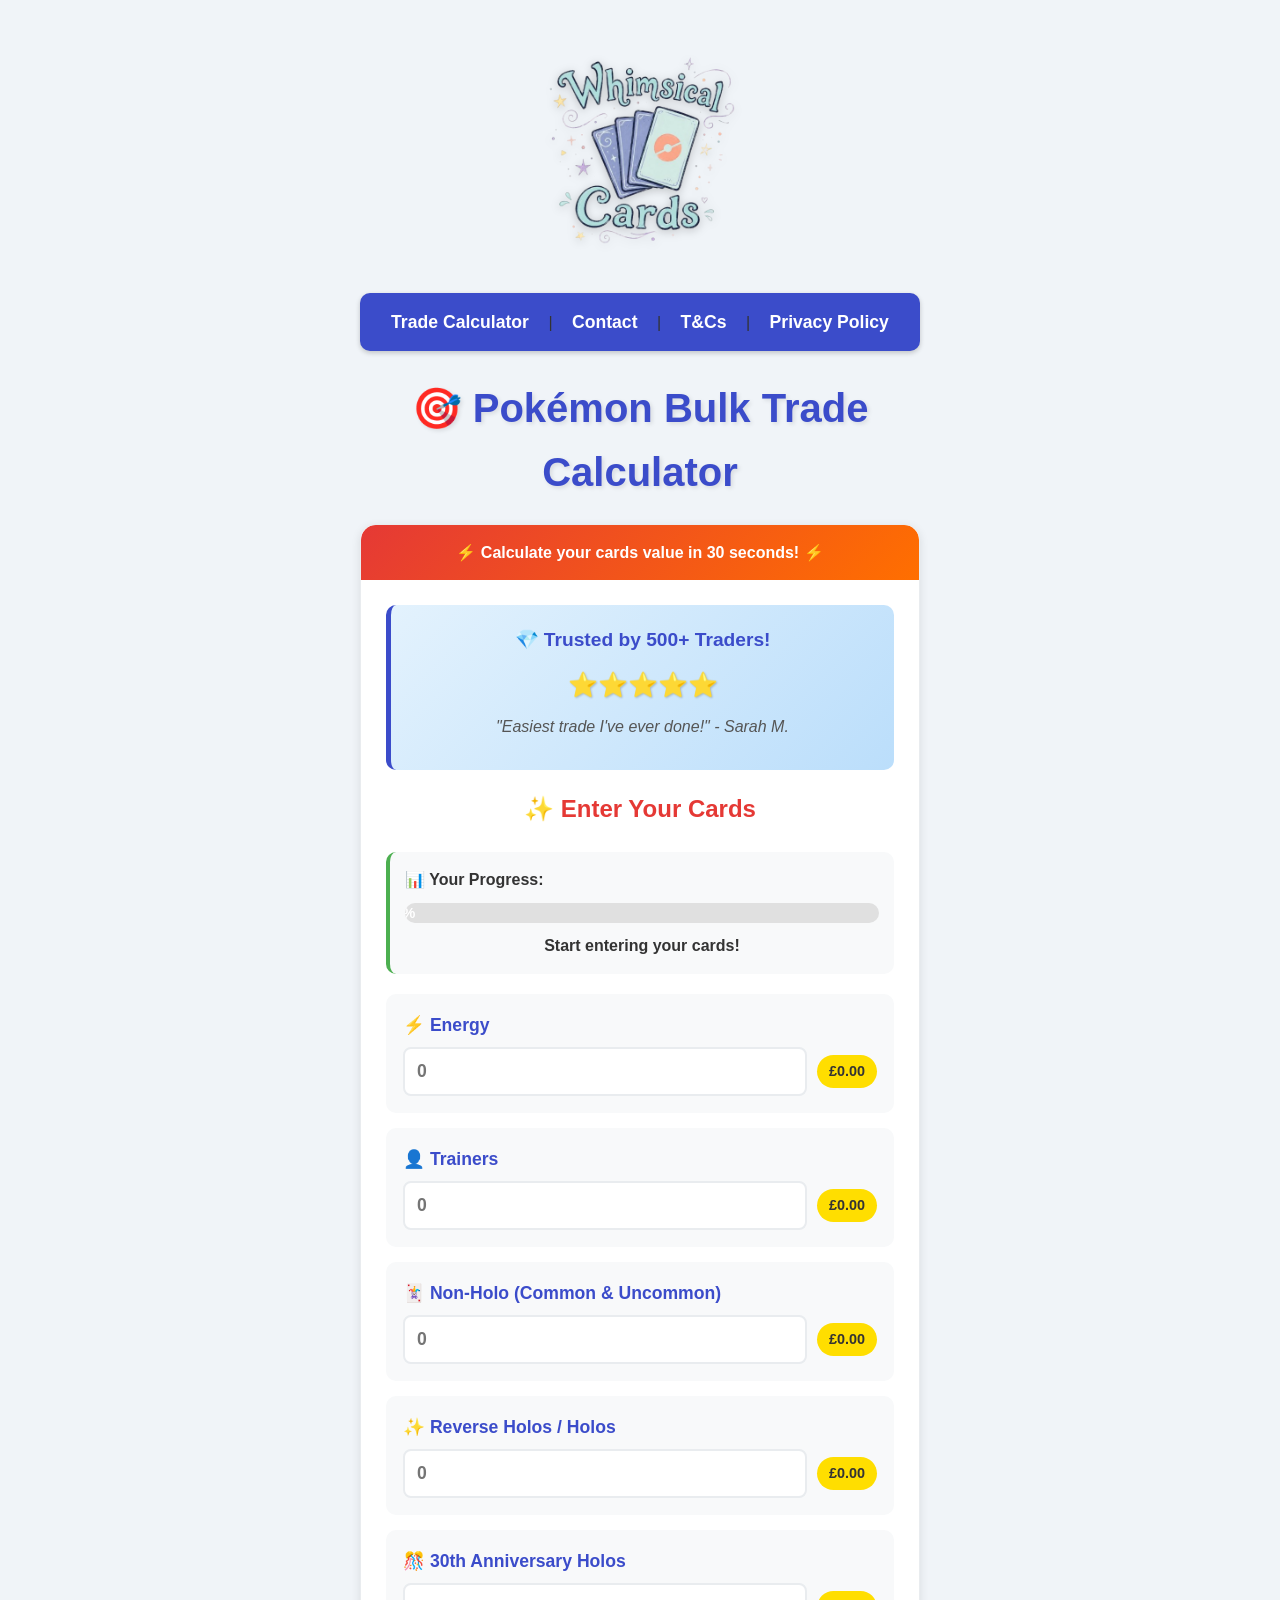
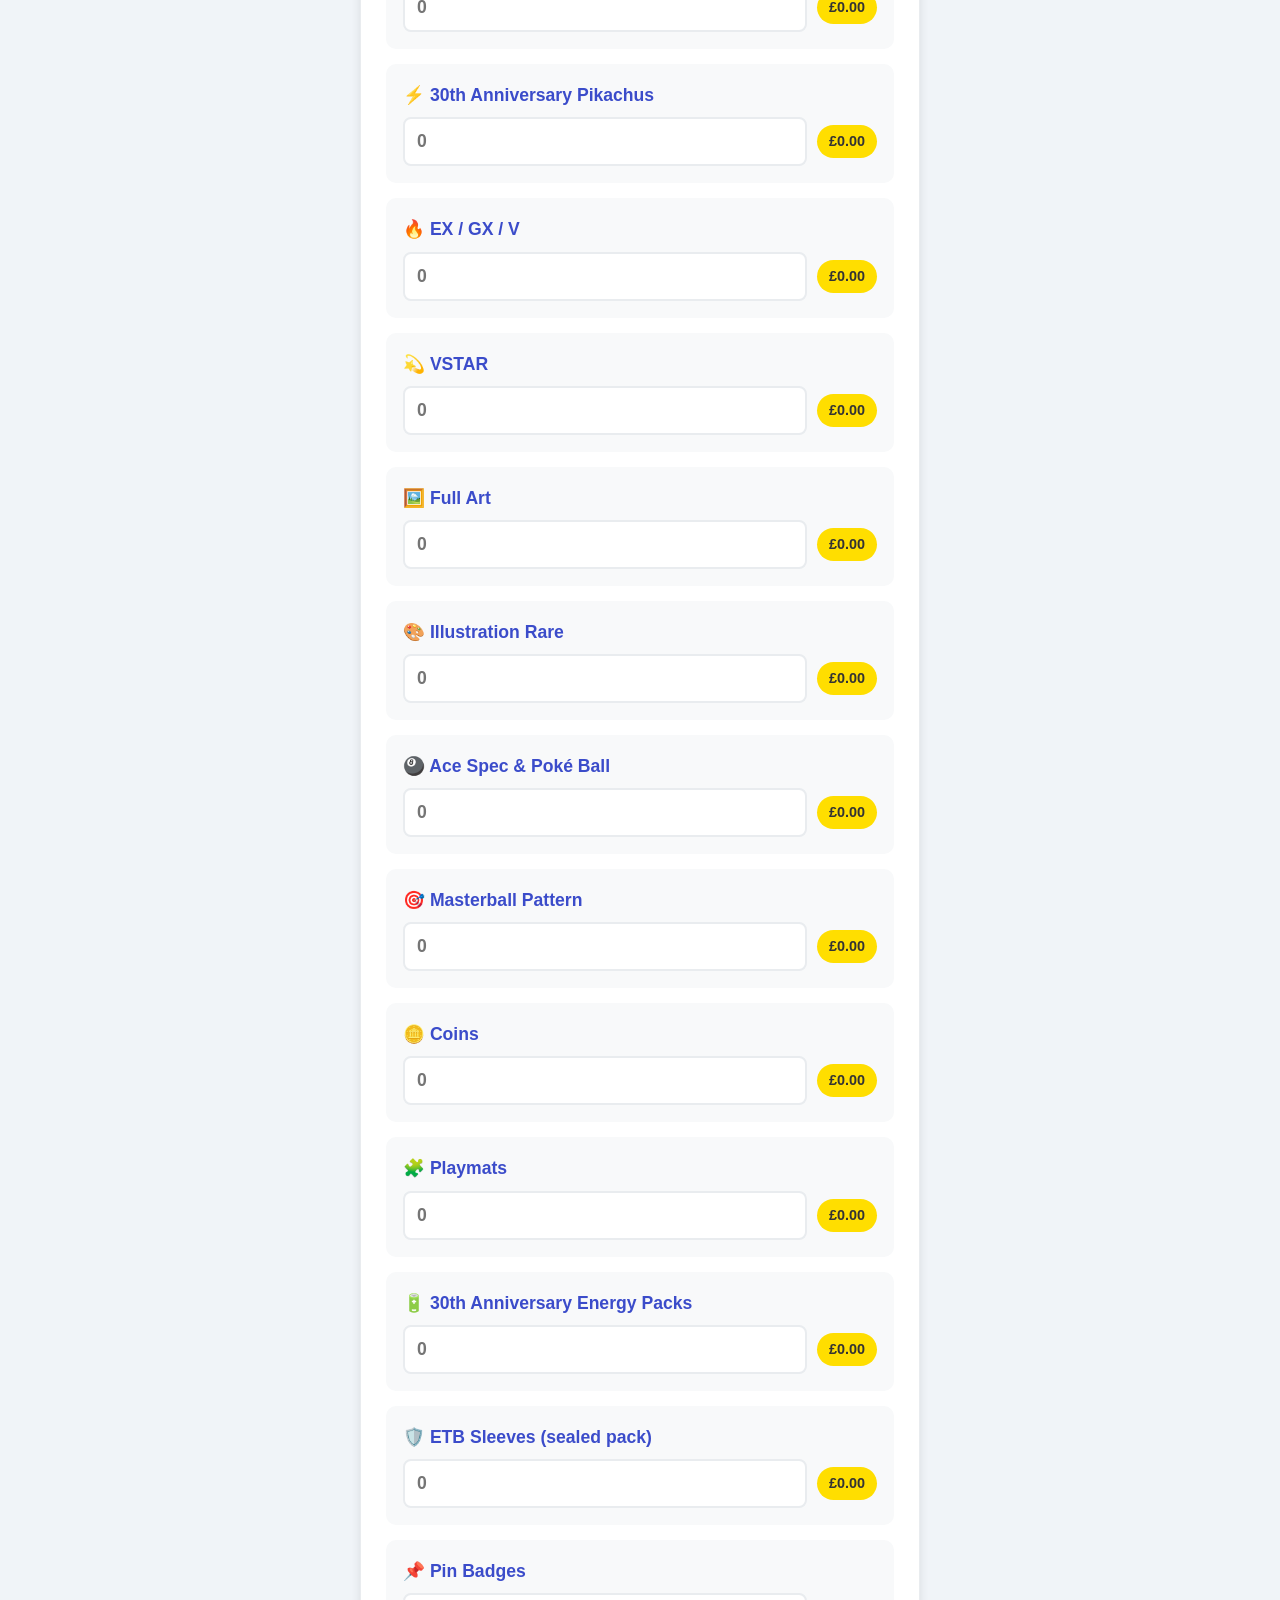
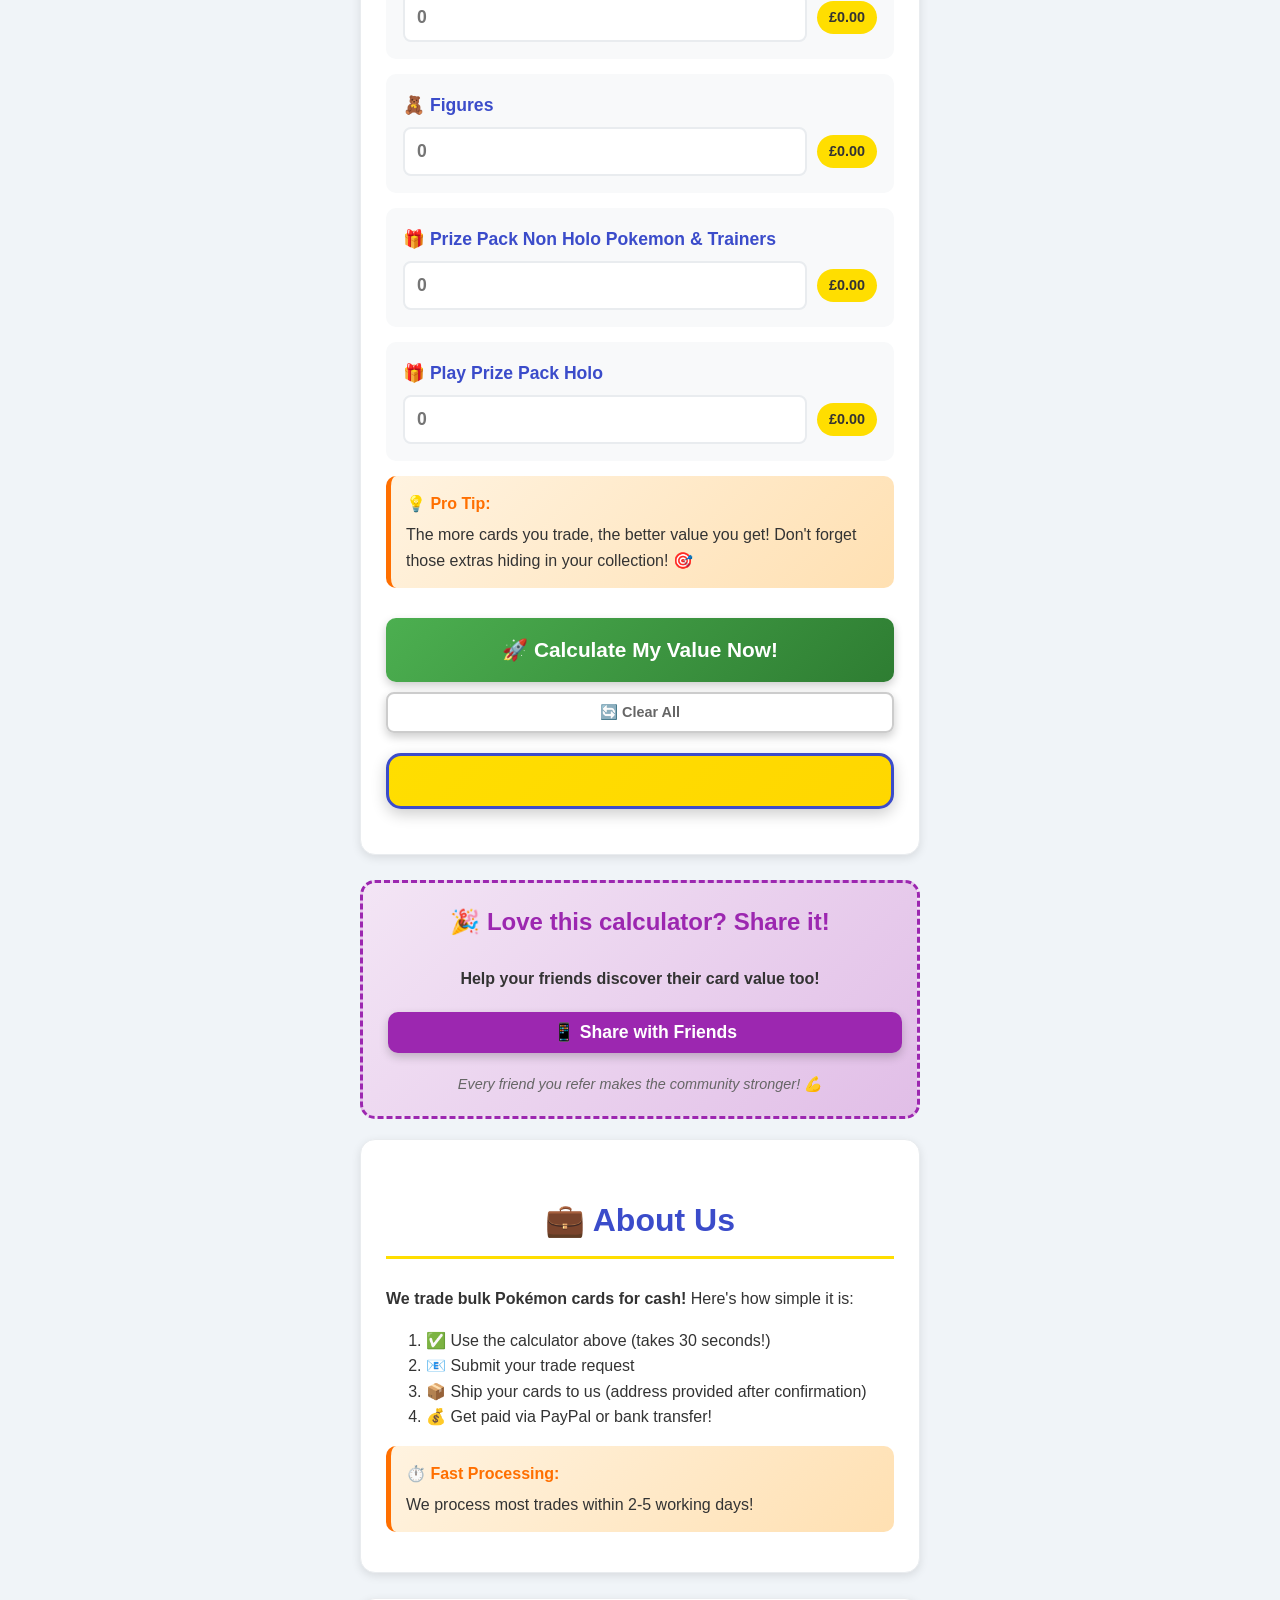
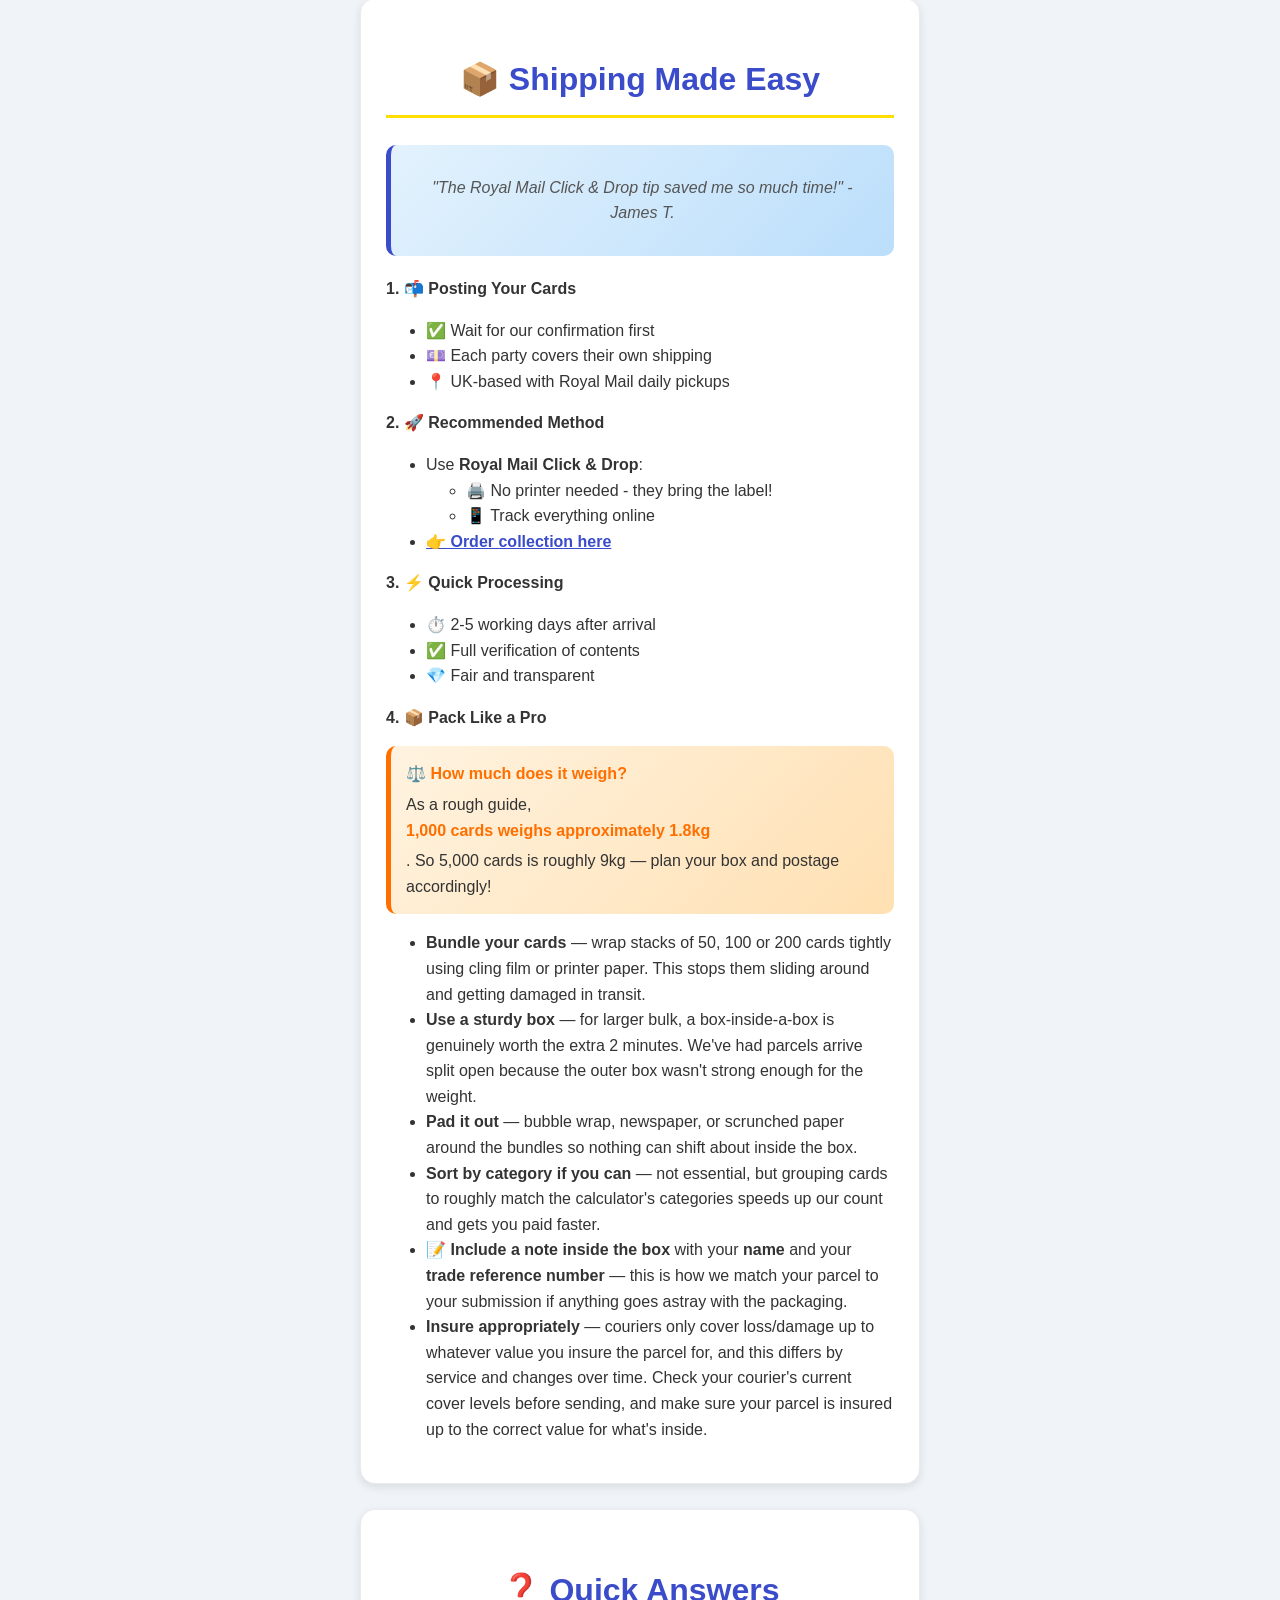
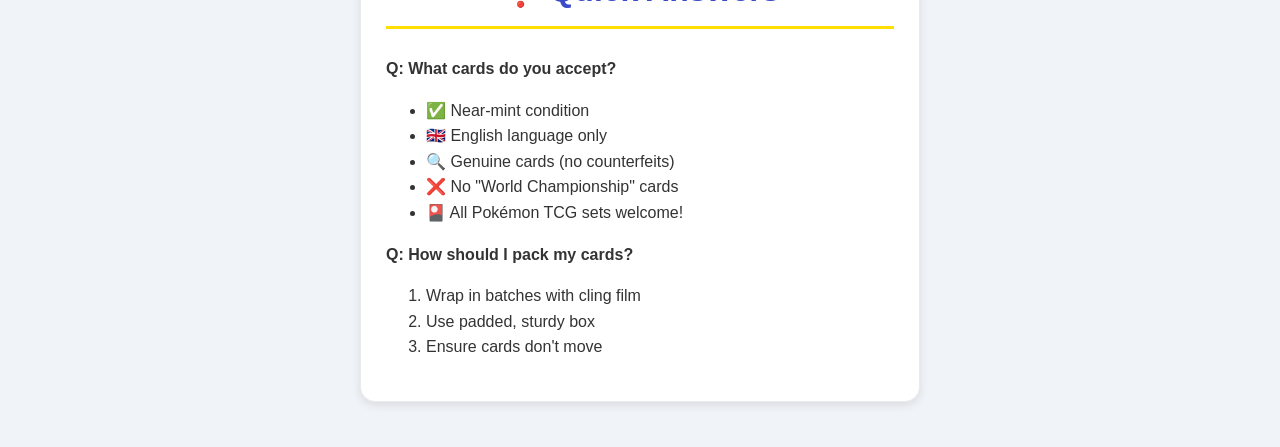
==== commit e6c85eba: "Update index.html" ====
--- a/index.html
+++ b/index.html
@@ -517,8 +517,8 @@
       { key:"sleeves",        label:"🛡️ ETB Sleeves (sealed pack)",          rate:1.00  },   // £1 per sealed pack
       { key:"pinBadges",      label:"📌 Pin Badges",                      rate:1.00  },   // £1 each
       { key:"figures",        label:"🧸 Figures",                         rate:3.00  },   // £3 each
-      { key:"prizePackNonHolo",label:"🎁 Play Prize Pack Non-Holo",       rate:0.20  },   // 20p each
-      { key:"prizePackHolo",  label:"🎁 Play Prize Pack Holo",            rate:0.50  }    // 50p each
+      { key:"prizePackNonHolo Pokemon & Trainers",label:"🎁 Prize Pack Non Holo Pokemon & Trainers",       rate:0.07  },   // 7p each
+      { key:"prizePackHolo",  label:"🎁 Play Prize Pack Holo",            rate:0.30  }    // 30p each
     ];
     /* ============================== END CATEGORIES ============================== */
 
